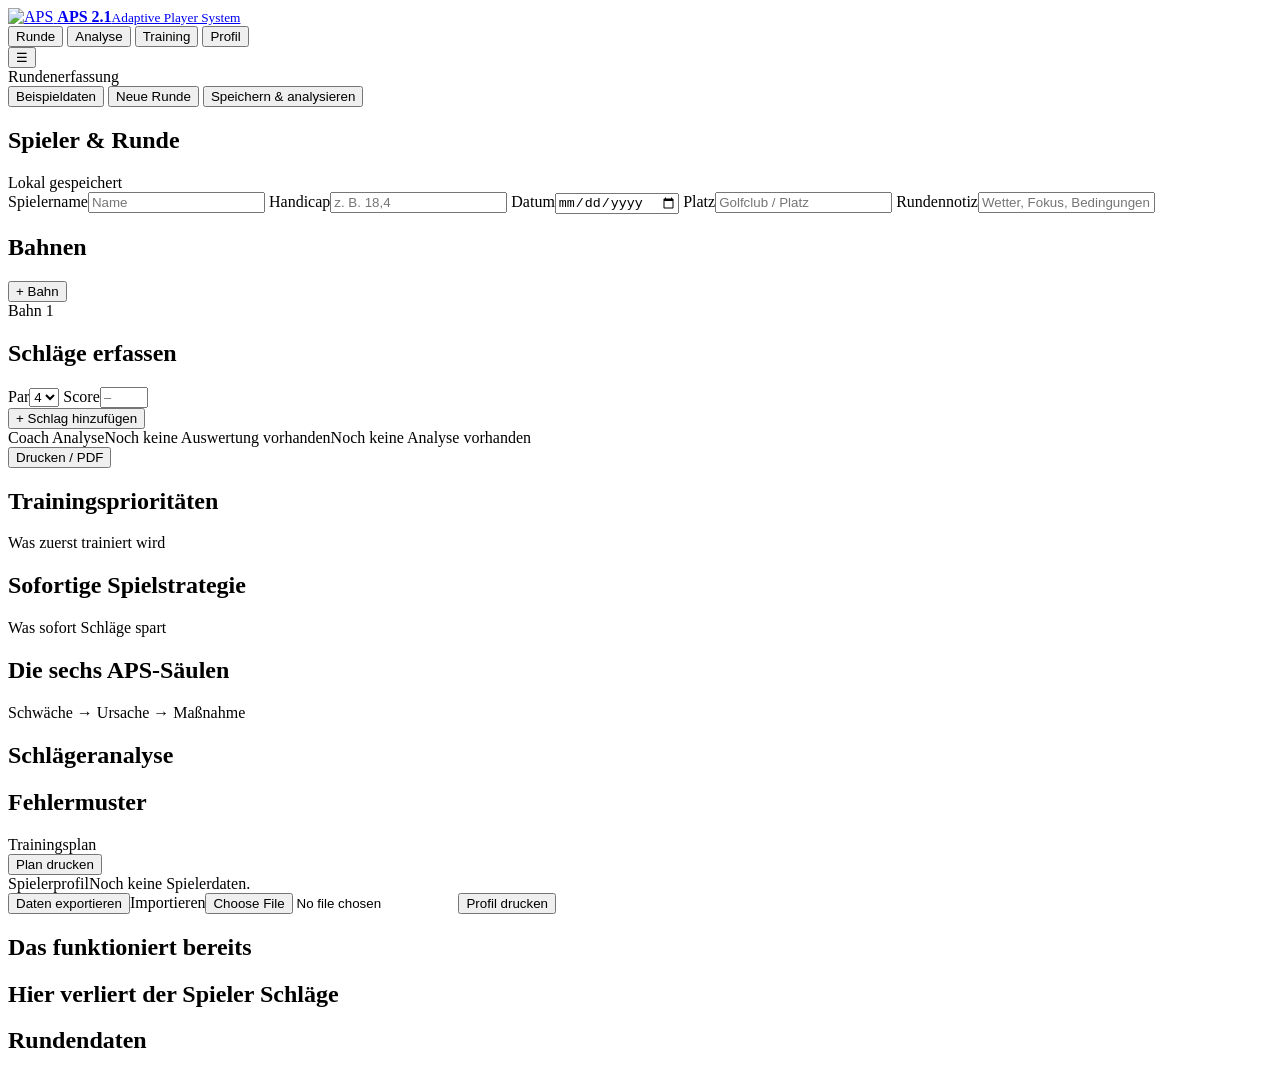
==== index.html @ 8c618afc "Add files via upload" ====
<!doctype html>
<html lang="de">
<head>
  <meta charset="utf-8">
  <meta name="viewport" content="width=device-width, initial-scale=1, viewport-fit=cover">
  <meta name="theme-color" content="#13261d">
  <title>APS 2.1 · Coaching System</title>
  <link rel="manifest" href="manifest.webmanifest">
  <link rel="stylesheet" href="css/app.css">
</head>
<body>
<header class="app-header">
  <a class="brand" href="#entry" aria-label="APS Startseite">
    <img src="assets/aps-logo.png" alt="APS">
    <span><strong>APS 2.1</strong><small>Adaptive Player System</small></span>
  </a>
  <nav class="main-nav" aria-label="Hauptnavigation">
    <button class="nav-btn active" data-view="entry">Runde</button>
    <button class="nav-btn" data-view="analysis">Analyse</button>
    <button class="nav-btn" data-view="training">Training</button>
    <button class="nav-btn" data-view="profile">Profil</button>
  </nav>
  <button id="menuBtn" class="icon-btn mobile-only" aria-label="Navigation öffnen">☰</button>
</header>

<main class="app-shell">
<section id="entry" class="view active">
  <div class="view-bar">
    <div class="view-label"><span class="kicker">Rundenerfassung</span></div>
    <div class="toolbar">
      <button id="sampleBtn" class="btn ghost">Beispieldaten</button>
      <button id="newRoundBtn" class="btn ghost">Neue Runde</button>
      <button id="analyseBtn" class="btn primary">Speichern & analysieren</button>
    </div>
  </div>

  <div class="card round-meta">
    <div class="card-title"><h2>Spieler & Runde</h2><span id="saveState" class="status-pill">Lokal gespeichert</span></div>
    <div class="form-grid cols-5">
      <label>Spielername<input id="playerName" autocomplete="name" placeholder="Name"></label>
      <label>Handicap<input id="handicap" inputmode="decimal" type="number" step="0.1" placeholder="z. B. 18,4"></label>
      <label>Datum<input id="roundDate" type="date"></label>
      <label>Platz<input id="course" placeholder="Golfclub / Platz"></label>
      <label>Rundennotiz<input id="roundNote" placeholder="Wetter, Fokus, Bedingungen"></label>
    </div>
  </div>

  <div class="round-layout">
    <aside class="card hole-panel">
      <div class="card-title"><h2>Bahnen</h2><button id="addHoleBtn" class="mini-btn">+ Bahn</button></div>
      <div id="holeList" class="hole-list"></div>
      <div class="round-totals" id="roundTotals"></div>
    </aside>

    <div class="card capture-panel">
      <div class="capture-head">
        <div><span class="kicker" id="holeKicker">Bahn 1</span><h2 id="holeTitle">Schläge erfassen</h2></div>
        <div class="hole-fields">
          <label>Par<select id="holePar"><option>3</option><option selected>4</option><option>5</option></select></label>
          <label>Score<input id="holeScore" type="number" min="1" max="20" placeholder="–"></label>
        </div>
      </div>
      <div id="shotList" class="shot-list"></div>
      <button id="addShotBtn" class="btn add">+ Schlag hinzufügen</button>
    </div>
  </div>
</section>

<section id="analysis" class="view">
  <div class="view-bar"><div class="view-label"><span class="kicker">Coach Analyse</span><span id="analysisSubline" class="view-meta">Noch keine Auswertung vorhanden</span><span id="analysisHeadline" class="sr-only">Noch keine Analyse vorhanden</span></div><div class="toolbar"><button class="btn ghost print-btn">Drucken / PDF</button></div></div>
  <div id="summaryHero" class="coach-hero"></div>
  <div class="metric-grid" id="metricGrid"></div>
  <div class="content-grid two">
    <article class="card"><div class="card-title"><h2>Trainingsprioritäten</h2><span class="hint">Was zuerst trainiert wird</span></div><div id="priorityList"></div></article>
    <article class="card"><div class="card-title"><h2>Sofortige Spielstrategie</h2><span class="hint">Was sofort Schläge spart</span></div><div id="strategyList"></div></article>
  </div>
  <article class="card"><div class="card-title"><h2>Die sechs APS-Säulen</h2><span class="hint">Schwäche → Ursache → Maßnahme</span></div><div id="pillarGrid" class="pillar-grid"></div></article>
  <div class="content-grid two">
    <article class="card"><h2>Schlägeranalyse</h2><div id="clubTable"></div></article>
    <article class="card"><h2>Fehlermuster</h2><div id="patternList"></div></article>
  </div>
</section>

<section id="training" class="view">
  <div class="view-bar"><div class="view-label"><span class="kicker">Trainingsplan</span></div><div class="toolbar"><button class="btn ghost print-btn">Plan drucken</button></div></div>
  <div id="trainingPlan" class="training-plan"></div>
</section>

<section id="profile" class="view">
  <div class="view-bar"><div class="view-label"><span class="kicker" id="profileName">Spielerprofil</span><span id="profileMeta" class="view-meta">Noch keine Spielerdaten.</span></div><div class="toolbar"><button id="exportBtn" class="btn ghost">Daten exportieren</button><label class="btn ghost file-btn">Importieren<input id="importInput" type="file" accept="application/json"></label><button class="btn ghost print-btn">Profil drucken</button></div></div>
  <div id="profileMetrics" class="metric-grid"></div>
  <div class="content-grid two"><article class="card"><h2>Das funktioniert bereits</h2><div id="strengthList"></div></article><article class="card"><h2>Hier verliert der Spieler Schläge</h2><div id="weaknessList"></div></article></div>
  <article class="card"><h2>Rundendaten</h2><div id="roundArchive"></div></article>
</section>
</main>

<template id="shotTemplate">
  <article class="shot-card">
    <div class="shot-top"><span class="shot-number"></span><button class="delete-shot" aria-label="Schlag löschen">×</button></div>
    <div class="form-grid shot-grid">
      <label>Schlagart<select data-field="type"></select></label>
      <label class="subtype-field hidden">Unterart<select data-field="subtype"></select></label>
      <label>Schläger<select data-field="club"></select></label>
      <label class="contact-field">Ballkontakt<select data-field="contact"></select></label>
      <label class="putt-distance-field hidden">Ausgangsdistanz<select data-field="puttStart"></select></label>
      <label>Richtung<select data-field="direction"></select></label>
      <label><span class="distance-label">Distanz</span><select data-field="distance"></select></label>
      <label class="lie-field">Neue Lage<select data-field="lie"></select></label>
      <label class="rest-field hidden">Restdistanz<select data-field="rest"></select></label>
      <label>Strafschläge<select data-field="penalties"></select></label>
      <label class="penalty-reason hidden">Ursache<select data-field="penaltyReason"></select></label>
    </div>
  </article>
</template>

<div id="toast" class="toast" role="status" aria-live="polite"></div>
<script src="js/app.bundle.js" defer></script>
</body>
</html>
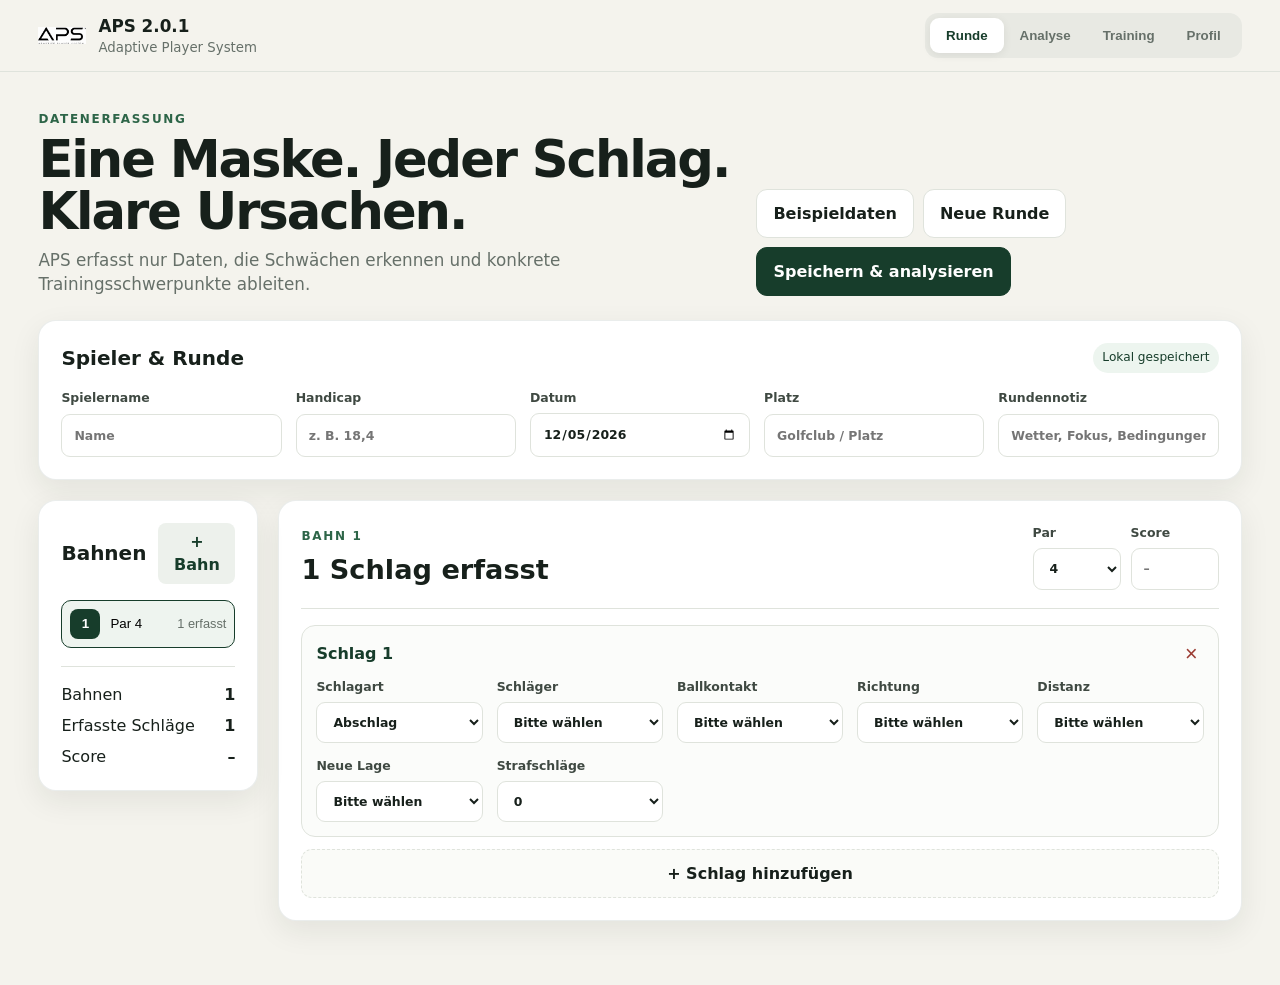
==== commit 1a165c7c: "Add files via upload" ====
--- a/index.html
+++ b/index.html
@@ -4,7 +4,7 @@
   <meta charset="utf-8">
   <meta name="viewport" content="width=device-width, initial-scale=1, viewport-fit=cover">
   <meta name="theme-color" content="#13261d">
-  <title>APS 2.1 · Coaching System</title>
+  <title>APS 2.0.1 · Coaching System</title>
   <link rel="manifest" href="manifest.webmanifest">
   <link rel="stylesheet" href="css/app.css">
 </head>
@@ -12,7 +12,7 @@
 <header class="app-header">
   <a class="brand" href="#entry" aria-label="APS Startseite">
     <img src="assets/aps-logo.png" alt="APS">
-    <span><strong>APS 2.1</strong><small>Adaptive Player System</small></span>
+    <span><strong>APS 2.0.1</strong><small>Adaptive Player System</small></span>
   </a>
   <nav class="main-nav" aria-label="Hauptnavigation">
     <button class="nav-btn active" data-view="entry">Runde</button>
@@ -25,8 +25,8 @@
 
 <main class="app-shell">
 <section id="entry" class="view active">
-  <div class="view-bar">
-    <div class="view-label"><span class="kicker">Rundenerfassung</span></div>
+  <div class="page-intro">
+    <div><span class="kicker">Datenerfassung</span><h1>Eine Maske. Jeder Schlag. Klare Ursachen.</h1><p>APS erfasst nur Daten, die Schwächen erkennen und konkrete Trainingsschwerpunkte ableiten.</p></div>
     <div class="toolbar">
       <button id="sampleBtn" class="btn ghost">Beispieldaten</button>
       <button id="newRoundBtn" class="btn ghost">Neue Runde</button>
@@ -67,7 +67,7 @@
 </section>
 
 <section id="analysis" class="view">
-  <div class="view-bar"><div class="view-label"><span class="kicker">Coach Analyse</span><span id="analysisSubline" class="view-meta">Noch keine Auswertung vorhanden</span><span id="analysisHeadline" class="sr-only">Noch keine Analyse vorhanden</span></div><div class="toolbar"><button class="btn ghost print-btn">Drucken / PDF</button></div></div>
+  <div class="page-intro"><div><span class="kicker">Coach Analyse</span><h1 id="analysisHeadline">Noch keine Analyse vorhanden</h1><p id="analysisSubline">Nach der Erfassung priorisiert APS Schwächen nach Häufigkeit und Score-Auswirkung.</p></div><div class="toolbar"><button class="btn ghost print-btn">Drucken / PDF</button></div></div>
   <div id="summaryHero" class="coach-hero"></div>
   <div class="metric-grid" id="metricGrid"></div>
   <div class="content-grid two">
@@ -82,12 +82,12 @@
 </section>
 
 <section id="training" class="view">
-  <div class="view-bar"><div class="view-label"><span class="kicker">Trainingsplan</span></div><div class="toolbar"><button class="btn ghost print-btn">Plan drucken</button></div></div>
+  <div class="page-intro"><div><span class="kicker">Trainingssteuerung</span><h1>Aus Analyse wird Training</h1><p>Die wichtigsten Ursachen werden in Übungen, Zeitblöcke und messbare Ziele übersetzt.</p></div><div class="toolbar"><button class="btn ghost print-btn">Plan drucken</button></div></div>
   <div id="trainingPlan" class="training-plan"></div>
 </section>
 
 <section id="profile" class="view">
-  <div class="view-bar"><div class="view-label"><span class="kicker" id="profileName">Spielerprofil</span><span id="profileMeta" class="view-meta">Noch keine Spielerdaten.</span></div><div class="toolbar"><button id="exportBtn" class="btn ghost">Daten exportieren</button><label class="btn ghost file-btn">Importieren<input id="importInput" type="file" accept="application/json"></label><button class="btn ghost print-btn">Profil drucken</button></div></div>
+  <div class="page-intro"><div><span class="kicker">Spielerprofil</span><h1 id="profileName">APS Player Profile</h1><p id="profileMeta">Entwicklung über die gespeicherten Rundendaten.</p></div><div class="toolbar"><button id="exportBtn" class="btn ghost">Daten exportieren</button><label class="btn ghost file-btn">Importieren<input id="importInput" type="file" accept="application/json"></label><button class="btn ghost print-btn">Profil drucken</button></div></div>
   <div id="profileMetrics" class="metric-grid"></div>
   <div class="content-grid two"><article class="card"><h2>Das funktioniert bereits</h2><div id="strengthList"></div></article><article class="card"><h2>Hier verliert der Spieler Schläge</h2><div id="weaknessList"></div></article></div>
   <article class="card"><h2>Rundendaten</h2><div id="roundArchive"></div></article>
--- a/css/app.css
+++ b/css/app.css
@@ -0,0 +1 @@
+:root{--ink:#17201b;--muted:#667069;--paper:#f4f3ed;--card:#fff;--green:#173d2b;--green2:#2d6548;--lime:#c8df55;--line:#dfe3dc;--danger:#9b3b32;--shadow:0 10px 30px rgba(22,42,31,.08);--radius:18px}*{box-sizing:border-box}html{scroll-behavior:smooth}body{margin:0;font-family:Inter,ui-sans-serif,system-ui,-apple-system,BlinkMacSystemFont,"Segoe UI",sans-serif;background:var(--paper);color:var(--ink);line-height:1.45}.app-header{position:sticky;top:0;z-index:20;min-height:72px;padding:10px 3vw;display:flex;align-items:center;justify-content:space-between;background:rgba(244,243,237,.94);backdrop-filter:blur(14px);border-bottom:1px solid var(--line)}.brand{display:flex;gap:12px;align-items:center;text-decoration:none;color:inherit}.brand img{width:48px;height:48px;object-fit:contain;border-radius:10px}.brand span{display:grid}.brand strong{font-size:1.05rem}.brand small{color:var(--muted)}.main-nav{display:flex;background:#e8e9e3;padding:5px;border-radius:13px}.nav-btn{border:0;background:transparent;padding:10px 16px;border-radius:9px;font-weight:700;color:var(--muted);cursor:pointer}.nav-btn.active{background:var(--card);color:var(--green);box-shadow:0 2px 10px rgba(0,0,0,.07)}.app-shell{max-width:1500px;margin:auto;padding:34px 3vw 64px}.view{display:none}.view.active{display:block}.page-intro{display:flex;justify-content:space-between;align-items:flex-end;gap:24px;margin-bottom:24px}.page-intro h1{font-size:clamp(2rem,4vw,3.7rem);line-height:1.02;max-width:820px;margin:4px 0 10px;letter-spacing:-.04em}.page-intro p{margin:0;color:var(--muted);max-width:800px;font-size:1.05rem}.kicker{text-transform:uppercase;letter-spacing:.14em;font-size:.75rem;font-weight:800;color:var(--green2)}.toolbar{display:flex;gap:9px;flex-wrap:wrap}.btn,.mini-btn,.icon-btn{font:inherit;cursor:pointer}.btn{border:1px solid var(--line);padding:12px 16px;border-radius:11px;font-weight:750;background:#fff;color:var(--ink)}.btn.primary{background:var(--green);border-color:var(--green);color:#fff}.btn.ghost:hover{border-color:var(--green2)}.btn.add{width:100%;border-style:dashed;background:#fafbf8;margin-top:12px}.card{background:var(--card);border:1px solid rgba(23,61,43,.09);box-shadow:var(--shadow);border-radius:var(--radius);padding:22px}.card h2{margin:0 0 16px;font-size:1.25rem}.card-title{display:flex;align-items:center;justify-content:space-between;gap:12px;margin-bottom:16px}.card-title h2{margin:0}.hint{color:var(--muted);font-size:.86rem}.status-pill{font-size:.76rem;background:#edf5ef;color:var(--green);padding:6px 9px;border-radius:99px}.form-grid{display:grid;gap:14px}.cols-5{grid-template-columns:repeat(5,minmax(0,1fr))}label{display:grid;gap:6px;font-size:.78rem;font-weight:800;color:#3f4942}input,select{min-width:0;width:100%;padding:11px 12px;border:1px solid var(--line);border-radius:9px;background:#fff;color:var(--ink);font:inherit}input:focus,select:focus{outline:3px solid rgba(200,223,85,.35);border-color:var(--green2)}.round-layout{display:grid;grid-template-columns:220px 1fr;gap:20px;margin-top:20px}.hole-panel{align-self:start;position:sticky;top:94px}.mini-btn{border:0;background:#edf1ec;color:var(--green);font-weight:800;padding:7px 9px;border-radius:8px}.hole-list{display:grid;gap:7px}.hole-btn{display:grid;grid-template-columns:32px 1fr auto;align-items:center;gap:8px;border:1px solid var(--line);background:#fff;border-radius:10px;padding:8px;cursor:pointer;text-align:left}.hole-btn.active{border-color:var(--green);background:#eef4ef}.hole-index{display:grid;place-items:center;width:30px;height:30px;border-radius:8px;background:#edf0eb;font-weight:850}.hole-btn.active .hole-index{background:var(--green);color:#fff}.hole-score{font-size:.8rem;color:var(--muted)}.round-totals{margin-top:18px;padding-top:16px;border-top:1px solid var(--line);display:grid;gap:8px}.total-line{display:flex;justify-content:space-between}.capture-head{display:flex;justify-content:space-between;align-items:flex-end;gap:15px;padding-bottom:18px;border-bottom:1px solid var(--line)}.capture-head h2{font-size:1.7rem;margin:4px 0 0}.hole-fields{display:flex;gap:10px}.hole-fields label{width:88px}.shot-list{display:grid;gap:12px;margin-top:16px}.shot-card{position:relative;border:1px solid var(--line);border-radius:14px;padding:14px;background:#fbfcfa}.shot-top{display:flex;justify-content:space-between;align-items:center;margin-bottom:10px}.shot-number{font-weight:850;color:var(--green)}.delete-shot{border:0;background:transparent;color:var(--danger);font-size:1.35rem;cursor:pointer}.shot-grid{grid-template-columns:repeat(5,minmax(120px,1fr))}.hidden{display:none!important}.coach-hero{background:linear-gradient(125deg,#143526,#24533b);color:#fff;border-radius:24px;padding:30px;margin-bottom:20px;min-height:180px}.coach-hero h2{font-size:clamp(1.6rem,3vw,2.8rem);margin:4px 0 12px;max-width:900px}.coach-hero p{color:#dce7df;max-width:850px}.empty-state{color:var(--muted);padding:22px 0}.metric-grid{display:grid;grid-template-columns:repeat(4,1fr);gap:14px;margin:20px 0}.metric{background:#fff;border:1px solid var(--line);border-radius:15px;padding:18px}.metric strong{display:block;font-size:1.8rem;color:var(--green)}.metric span{font-size:.82rem;color:var(--muted)}.content-grid{display:grid;gap:20px;margin:20px 0}.content-grid.two{grid-template-columns:1fr 1fr}.priority{border-left:4px solid var(--lime);padding:14px 0 14px 16px;border-bottom:1px solid var(--line)}.priority:last-child{border-bottom:0}.priority h3{margin:0 0 5px}.priority p{margin:4px 0;color:var(--muted)}.priority .evidence{color:var(--ink);font-weight:700}.rank{display:inline-grid;place-items:center;width:25px;height:25px;border-radius:50%;background:var(--green);color:#fff;font-size:.75rem;margin-right:8px}.pillar-grid{display:grid;grid-template-columns:repeat(3,1fr);gap:12px}.pillar{border:1px solid var(--line);border-radius:14px;padding:15px}.pillar-head{display:flex;justify-content:space-between;gap:8px}.pillar-score{font-weight:850}.bar{height:8px;background:#e9ece7;border-radius:99px;overflow:hidden;margin:10px 0}.bar span{display:block;height:100%;background:var(--green2);border-radius:99px}.pillar p{font-size:.86rem;color:var(--muted);margin:5px 0}.data-table{width:100%;border-collapse:collapse;font-size:.9rem}.data-table th,.data-table td{text-align:left;padding:10px 8px;border-bottom:1px solid var(--line)}.data-table th{font-size:.74rem;text-transform:uppercase;letter-spacing:.06em;color:var(--muted)}.tag{display:inline-block;padding:4px 8px;border-radius:99px;background:#edf1ec;font-size:.75rem;font-weight:750}.training-plan{display:grid;grid-template-columns:repeat(3,1fr);gap:18px}.training-card{background:#fff;border:1px solid var(--line);border-radius:18px;padding:22px;box-shadow:var(--shadow)}.training-card .minutes{font-size:2.1rem;font-weight:900;color:var(--green)}.training-card h2{margin:4px 0 10px}.training-card p{color:var(--muted)}.training-card ul{padding-left:18px}.file-btn input{display:none}.toast{position:fixed;right:20px;bottom:20px;background:var(--ink);color:#fff;padding:12px 16px;border-radius:10px;opacity:0;transform:translateY(10px);pointer-events:none;transition:.2s;z-index:50}.toast.show{opacity:1;transform:none}.mobile-only{display:none}@media(max-width:1100px){.cols-5{grid-template-columns:repeat(3,1fr)}.shot-grid{grid-template-columns:repeat(3,1fr)}.pillar-grid{grid-template-columns:repeat(2,1fr)}}@media(max-width:760px){.app-header{align-items:center}.brand small{display:none}.main-nav{display:none;position:absolute;left:3vw;right:3vw;top:68px;flex-direction:column;padding:8px;box-shadow:var(--shadow)}.main-nav.open{display:flex}.mobile-only{display:block}.icon-btn{border:0;background:#e8e9e3;border-radius:10px;padding:10px}.app-shell{padding-top:22px}.page-intro{align-items:flex-start;flex-direction:column}.page-intro h1{font-size:2.35rem}.cols-5,.shot-grid,.metric-grid,.content-grid.two,.pillar-grid,.training-plan{grid-template-columns:1fr 1fr}.round-layout{grid-template-columns:1fr}.hole-panel{position:static}.hole-list{grid-template-columns:repeat(6,1fr)}.hole-btn{display:block;text-align:center}.hole-btn>span:not(.hole-index){display:none}.hole-index{margin:auto}.capture-head{align-items:flex-start}.card{padding:16px}}@media(max-width:520px){.cols-5,.shot-grid,.metric-grid,.content-grid.two,.pillar-grid,.training-plan{grid-template-columns:1fr}.hole-list{grid-template-columns:repeat(5,1fr)}.toolbar{width:100%}.toolbar .btn{flex:1}.capture-head{flex-direction:column}.hole-fields{width:100%}.hole-fields label{width:auto;flex:1}}@media print{.app-header,.toolbar,.hole-panel,.no-print,.print-btn{display:none!important}.app-shell{padding:0}.view{display:none!important}.view.active{display:block!important}.card,.coach-hero,.metric,.training-card{box-shadow:none;break-inside:avoid}.page-intro h1{font-size:2rem}body{background:#fff}}
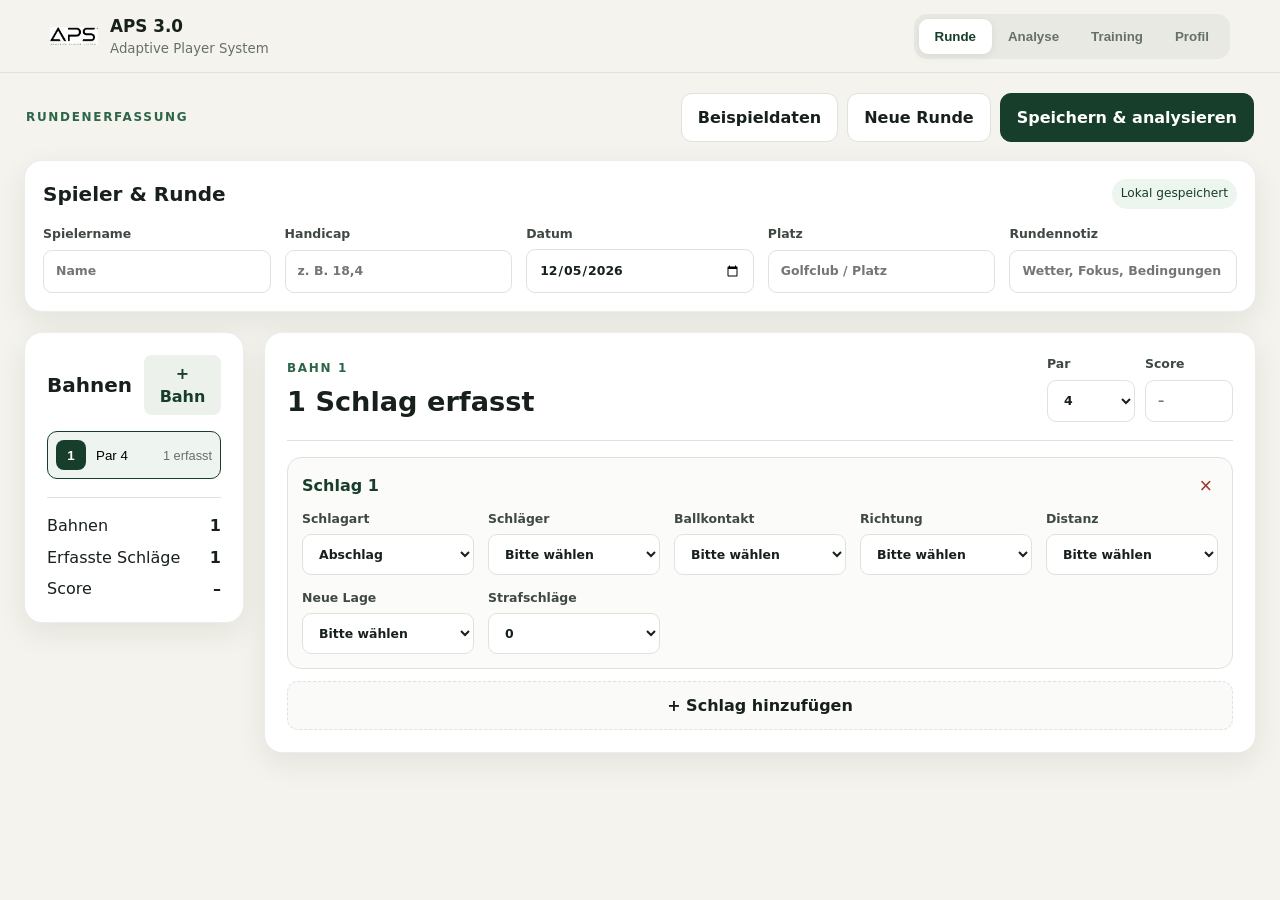
==== commit c2d0d7e8: "APS 3.0 - Erste stabile Version" ====
--- a/index.html
+++ b/index.html
@@ -4,15 +4,16 @@
   <meta charset="utf-8">
   <meta name="viewport" content="width=device-width, initial-scale=1, viewport-fit=cover">
   <meta name="theme-color" content="#13261d">
-  <title>APS 2.0.1 · Coaching System</title>
+  <title>APS 3.0 · Coaching System</title>
   <link rel="manifest" href="manifest.webmanifest">
   <link rel="stylesheet" href="css/app.css">
 </head>
 <body>
 <header class="app-header">
+  <div class="header-inner">
   <a class="brand" href="#entry" aria-label="APS Startseite">
     <img src="assets/aps-logo.png" alt="APS">
-    <span><strong>APS 2.0.1</strong><small>Adaptive Player System</small></span>
+    <span><strong>APS 3.0</strong><small>Adaptive Player System</small></span>
   </a>
   <nav class="main-nav" aria-label="Hauptnavigation">
     <button class="nav-btn active" data-view="entry">Runde</button>
@@ -21,12 +22,13 @@
     <button class="nav-btn" data-view="profile">Profil</button>
   </nav>
   <button id="menuBtn" class="icon-btn mobile-only" aria-label="Navigation öffnen">☰</button>
+  </div>
 </header>
 
 <main class="app-shell">
 <section id="entry" class="view active">
-  <div class="page-intro">
-    <div><span class="kicker">Datenerfassung</span><h1>Eine Maske. Jeder Schlag. Klare Ursachen.</h1><p>APS erfasst nur Daten, die Schwächen erkennen und konkrete Trainingsschwerpunkte ableiten.</p></div>
+  <div class="view-bar">
+    <div class="view-label"><span class="kicker">Rundenerfassung</span></div>
     <div class="toolbar">
       <button id="sampleBtn" class="btn ghost">Beispieldaten</button>
       <button id="newRoundBtn" class="btn ghost">Neue Runde</button>
@@ -67,7 +69,7 @@
 </section>
 
 <section id="analysis" class="view">
-  <div class="page-intro"><div><span class="kicker">Coach Analyse</span><h1 id="analysisHeadline">Noch keine Analyse vorhanden</h1><p id="analysisSubline">Nach der Erfassung priorisiert APS Schwächen nach Häufigkeit und Score-Auswirkung.</p></div><div class="toolbar"><button class="btn ghost print-btn">Drucken / PDF</button></div></div>
+  <div class="view-bar"><div class="view-label"><span class="kicker">Coach Analyse</span><span id="analysisSubline" class="view-meta">Noch keine Auswertung vorhanden</span><span id="analysisHeadline" class="sr-only">Noch keine Analyse vorhanden</span></div><div class="toolbar"><button class="btn ghost print-btn">Drucken / PDF</button></div></div>
   <div id="summaryHero" class="coach-hero"></div>
   <div class="metric-grid" id="metricGrid"></div>
   <div class="content-grid two">
@@ -82,12 +84,12 @@
 </section>
 
 <section id="training" class="view">
-  <div class="page-intro"><div><span class="kicker">Trainingssteuerung</span><h1>Aus Analyse wird Training</h1><p>Die wichtigsten Ursachen werden in Übungen, Zeitblöcke und messbare Ziele übersetzt.</p></div><div class="toolbar"><button class="btn ghost print-btn">Plan drucken</button></div></div>
+  <div class="view-bar"><div class="view-label"><span class="kicker">Trainingsplan</span></div><div class="toolbar"><button class="btn ghost print-btn">Plan drucken</button></div></div>
   <div id="trainingPlan" class="training-plan"></div>
 </section>
 
 <section id="profile" class="view">
-  <div class="page-intro"><div><span class="kicker">Spielerprofil</span><h1 id="profileName">APS Player Profile</h1><p id="profileMeta">Entwicklung über die gespeicherten Rundendaten.</p></div><div class="toolbar"><button id="exportBtn" class="btn ghost">Daten exportieren</button><label class="btn ghost file-btn">Importieren<input id="importInput" type="file" accept="application/json"></label><button class="btn ghost print-btn">Profil drucken</button></div></div>
+  <div class="view-bar"><div class="view-label"><span class="kicker" id="profileName">Spielerprofil</span><span id="profileMeta" class="view-meta">Noch keine Spielerdaten.</span></div><div class="toolbar"><button id="exportBtn" class="btn ghost">Daten exportieren</button><label class="btn ghost file-btn">Importieren<input id="importInput" type="file" accept="application/json"></label><button class="btn ghost print-btn">Profil drucken</button></div></div>
   <div id="profileMetrics" class="metric-grid"></div>
   <div class="content-grid two"><article class="card"><h2>Das funktioniert bereits</h2><div id="strengthList"></div></article><article class="card"><h2>Hier verliert der Spieler Schläge</h2><div id="weaknessList"></div></article></div>
   <article class="card"><h2>Rundendaten</h2><div id="roundArchive"></div></article>
@@ -114,6 +116,6 @@
 </template>
 
 <div id="toast" class="toast" role="status" aria-live="polite"></div>
-<script src="js/app.bundle.js" defer></script>
+<script src="js/app.js" defer></script>
 </body>
 </html>
--- a/css/app.css
+++ b/css/app.css
@@ -1 +1,18 @@
-:root{--ink:#17201b;--muted:#667069;--paper:#f4f3ed;--card:#fff;--green:#173d2b;--green2:#2d6548;--lime:#c8df55;--line:#dfe3dc;--danger:#9b3b32;--shadow:0 10px 30px rgba(22,42,31,.08);--radius:18px}*{box-sizing:border-box}html{scroll-behavior:smooth}body{margin:0;font-family:Inter,ui-sans-serif,system-ui,-apple-system,BlinkMacSystemFont,"Segoe UI",sans-serif;background:var(--paper);color:var(--ink);line-height:1.45}.app-header{position:sticky;top:0;z-index:20;min-height:72px;padding:10px 3vw;display:flex;align-items:center;justify-content:space-between;background:rgba(244,243,237,.94);backdrop-filter:blur(14px);border-bottom:1px solid var(--line)}.brand{display:flex;gap:12px;align-items:center;text-decoration:none;color:inherit}.brand img{width:48px;height:48px;object-fit:contain;border-radius:10px}.brand span{display:grid}.brand strong{font-size:1.05rem}.brand small{color:var(--muted)}.main-nav{display:flex;background:#e8e9e3;padding:5px;border-radius:13px}.nav-btn{border:0;background:transparent;padding:10px 16px;border-radius:9px;font-weight:700;color:var(--muted);cursor:pointer}.nav-btn.active{background:var(--card);color:var(--green);box-shadow:0 2px 10px rgba(0,0,0,.07)}.app-shell{max-width:1500px;margin:auto;padding:34px 3vw 64px}.view{display:none}.view.active{display:block}.page-intro{display:flex;justify-content:space-between;align-items:flex-end;gap:24px;margin-bottom:24px}.page-intro h1{font-size:clamp(2rem,4vw,3.7rem);line-height:1.02;max-width:820px;margin:4px 0 10px;letter-spacing:-.04em}.page-intro p{margin:0;color:var(--muted);max-width:800px;font-size:1.05rem}.kicker{text-transform:uppercase;letter-spacing:.14em;font-size:.75rem;font-weight:800;color:var(--green2)}.toolbar{display:flex;gap:9px;flex-wrap:wrap}.btn,.mini-btn,.icon-btn{font:inherit;cursor:pointer}.btn{border:1px solid var(--line);padding:12px 16px;border-radius:11px;font-weight:750;background:#fff;color:var(--ink)}.btn.primary{background:var(--green);border-color:var(--green);color:#fff}.btn.ghost:hover{border-color:var(--green2)}.btn.add{width:100%;border-style:dashed;background:#fafbf8;margin-top:12px}.card{background:var(--card);border:1px solid rgba(23,61,43,.09);box-shadow:var(--shadow);border-radius:var(--radius);padding:22px}.card h2{margin:0 0 16px;font-size:1.25rem}.card-title{display:flex;align-items:center;justify-content:space-between;gap:12px;margin-bottom:16px}.card-title h2{margin:0}.hint{color:var(--muted);font-size:.86rem}.status-pill{font-size:.76rem;background:#edf5ef;color:var(--green);padding:6px 9px;border-radius:99px}.form-grid{display:grid;gap:14px}.cols-5{grid-template-columns:repeat(5,minmax(0,1fr))}label{display:grid;gap:6px;font-size:.78rem;font-weight:800;color:#3f4942}input,select{min-width:0;width:100%;padding:11px 12px;border:1px solid var(--line);border-radius:9px;background:#fff;color:var(--ink);font:inherit}input:focus,select:focus{outline:3px solid rgba(200,223,85,.35);border-color:var(--green2)}.round-layout{display:grid;grid-template-columns:220px 1fr;gap:20px;margin-top:20px}.hole-panel{align-self:start;position:sticky;top:94px}.mini-btn{border:0;background:#edf1ec;color:var(--green);font-weight:800;padding:7px 9px;border-radius:8px}.hole-list{display:grid;gap:7px}.hole-btn{display:grid;grid-template-columns:32px 1fr auto;align-items:center;gap:8px;border:1px solid var(--line);background:#fff;border-radius:10px;padding:8px;cursor:pointer;text-align:left}.hole-btn.active{border-color:var(--green);background:#eef4ef}.hole-index{display:grid;place-items:center;width:30px;height:30px;border-radius:8px;background:#edf0eb;font-weight:850}.hole-btn.active .hole-index{background:var(--green);color:#fff}.hole-score{font-size:.8rem;color:var(--muted)}.round-totals{margin-top:18px;padding-top:16px;border-top:1px solid var(--line);display:grid;gap:8px}.total-line{display:flex;justify-content:space-between}.capture-head{display:flex;justify-content:space-between;align-items:flex-end;gap:15px;padding-bottom:18px;border-bottom:1px solid var(--line)}.capture-head h2{font-size:1.7rem;margin:4px 0 0}.hole-fields{display:flex;gap:10px}.hole-fields label{width:88px}.shot-list{display:grid;gap:12px;margin-top:16px}.shot-card{position:relative;border:1px solid var(--line);border-radius:14px;padding:14px;background:#fbfcfa}.shot-top{display:flex;justify-content:space-between;align-items:center;margin-bottom:10px}.shot-number{font-weight:850;color:var(--green)}.delete-shot{border:0;background:transparent;color:var(--danger);font-size:1.35rem;cursor:pointer}.shot-grid{grid-template-columns:repeat(5,minmax(120px,1fr))}.hidden{display:none!important}.coach-hero{background:linear-gradient(125deg,#143526,#24533b);color:#fff;border-radius:24px;padding:30px;margin-bottom:20px;min-height:180px}.coach-hero h2{font-size:clamp(1.6rem,3vw,2.8rem);margin:4px 0 12px;max-width:900px}.coach-hero p{color:#dce7df;max-width:850px}.empty-state{color:var(--muted);padding:22px 0}.metric-grid{display:grid;grid-template-columns:repeat(4,1fr);gap:14px;margin:20px 0}.metric{background:#fff;border:1px solid var(--line);border-radius:15px;padding:18px}.metric strong{display:block;font-size:1.8rem;color:var(--green)}.metric span{font-size:.82rem;color:var(--muted)}.content-grid{display:grid;gap:20px;margin:20px 0}.content-grid.two{grid-template-columns:1fr 1fr}.priority{border-left:4px solid var(--lime);padding:14px 0 14px 16px;border-bottom:1px solid var(--line)}.priority:last-child{border-bottom:0}.priority h3{margin:0 0 5px}.priority p{margin:4px 0;color:var(--muted)}.priority .evidence{color:var(--ink);font-weight:700}.rank{display:inline-grid;place-items:center;width:25px;height:25px;border-radius:50%;background:var(--green);color:#fff;font-size:.75rem;margin-right:8px}.pillar-grid{display:grid;grid-template-columns:repeat(3,1fr);gap:12px}.pillar{border:1px solid var(--line);border-radius:14px;padding:15px}.pillar-head{display:flex;justify-content:space-between;gap:8px}.pillar-score{font-weight:850}.bar{height:8px;background:#e9ece7;border-radius:99px;overflow:hidden;margin:10px 0}.bar span{display:block;height:100%;background:var(--green2);border-radius:99px}.pillar p{font-size:.86rem;color:var(--muted);margin:5px 0}.data-table{width:100%;border-collapse:collapse;font-size:.9rem}.data-table th,.data-table td{text-align:left;padding:10px 8px;border-bottom:1px solid var(--line)}.data-table th{font-size:.74rem;text-transform:uppercase;letter-spacing:.06em;color:var(--muted)}.tag{display:inline-block;padding:4px 8px;border-radius:99px;background:#edf1ec;font-size:.75rem;font-weight:750}.training-plan{display:grid;grid-template-columns:repeat(3,1fr);gap:18px}.training-card{background:#fff;border:1px solid var(--line);border-radius:18px;padding:22px;box-shadow:var(--shadow)}.training-card .minutes{font-size:2.1rem;font-weight:900;color:var(--green)}.training-card h2{margin:4px 0 10px}.training-card p{color:var(--muted)}.training-card ul{padding-left:18px}.file-btn input{display:none}.toast{position:fixed;right:20px;bottom:20px;background:var(--ink);color:#fff;padding:12px 16px;border-radius:10px;opacity:0;transform:translateY(10px);pointer-events:none;transition:.2s;z-index:50}.toast.show{opacity:1;transform:none}.mobile-only{display:none}@media(max-width:1100px){.cols-5{grid-template-columns:repeat(3,1fr)}.shot-grid{grid-template-columns:repeat(3,1fr)}.pillar-grid{grid-template-columns:repeat(2,1fr)}}@media(max-width:760px){.app-header{align-items:center}.brand small{display:none}.main-nav{display:none;position:absolute;left:3vw;right:3vw;top:68px;flex-direction:column;padding:8px;box-shadow:var(--shadow)}.main-nav.open{display:flex}.mobile-only{display:block}.icon-btn{border:0;background:#e8e9e3;border-radius:10px;padding:10px}.app-shell{padding-top:22px}.page-intro{align-items:flex-start;flex-direction:column}.page-intro h1{font-size:2.35rem}.cols-5,.shot-grid,.metric-grid,.content-grid.two,.pillar-grid,.training-plan{grid-template-columns:1fr 1fr}.round-layout{grid-template-columns:1fr}.hole-panel{position:static}.hole-list{grid-template-columns:repeat(6,1fr)}.hole-btn{display:block;text-align:center}.hole-btn>span:not(.hole-index){display:none}.hole-index{margin:auto}.capture-head{align-items:flex-start}.card{padding:16px}}@media(max-width:520px){.cols-5,.shot-grid,.metric-grid,.content-grid.two,.pillar-grid,.training-plan{grid-template-columns:1fr}.hole-list{grid-template-columns:repeat(5,1fr)}.toolbar{width:100%}.toolbar .btn{flex:1}.capture-head{flex-direction:column}.hole-fields{width:100%}.hole-fields label{width:auto;flex:1}}@media print{.app-header,.toolbar,.hole-panel,.no-print,.print-btn{display:none!important}.app-shell{padding:0}.view{display:none!important}.view.active{display:block!important}.card,.coach-hero,.metric,.training-card{box-shadow:none;break-inside:avoid}.page-intro h1{font-size:2rem}body{background:#fff}}
+:root{--ink:#17201b;--muted:#667069;--paper:#f4f3ed;--card:#fff;--green:#173d2b;--green2:#2d6548;--lime:#c8df55;--line:#dfe3dc;--danger:#9b3b32;--shadow:0 10px 30px rgba(22,42,31,.08);--radius:18px}*{box-sizing:border-box}html{scroll-behavior:smooth}body{margin:0;font-family:Inter,ui-sans-serif,system-ui,-apple-system,BlinkMacSystemFont,"Segoe UI",sans-serif;background:var(--paper);color:var(--ink);line-height:1.45}.app-header{position:sticky;top:0;z-index:20;min-height:72px;padding:0 24px;background:rgba(244,243,237,.94);backdrop-filter:blur(14px);border-bottom:1px solid var(--line)}.header-inner{width:min(1180px,100%);min-height:72px;margin:0 auto;display:flex;align-items:center;justify-content:space-between;gap:32px}.brand{display:flex;gap:12px;align-items:center;text-decoration:none;color:inherit}.brand img{width:48px;height:48px;object-fit:contain;border-radius:10px}.brand span{display:grid}.brand strong{font-size:1.05rem}.brand small{color:var(--muted)}.main-nav{display:flex;background:#e8e9e3;padding:5px;border-radius:13px}.nav-btn{border:0;background:transparent;padding:10px 16px;border-radius:9px;font-weight:700;color:var(--muted);cursor:pointer}.nav-btn.active{background:var(--card);color:var(--green);box-shadow:0 2px 10px rgba(0,0,0,.07)}.app-shell{max-width:1280px;margin:auto;padding:28px 24px 64px}.view{display:none}.view.active{display:block}.page-intro{display:flex;justify-content:space-between;align-items:flex-end;gap:24px;margin-bottom:24px}.page-intro h1{font-size:clamp(2rem,4vw,3.7rem);line-height:1.02;max-width:820px;margin:4px 0 10px;letter-spacing:-.04em}.page-intro p{margin:0;color:var(--muted);max-width:800px;font-size:1.05rem}.kicker{text-transform:uppercase;letter-spacing:.14em;font-size:.75rem;font-weight:800;color:var(--green2)}.toolbar{display:flex;gap:9px;flex-wrap:wrap}.btn,.mini-btn,.icon-btn{font:inherit;cursor:pointer}.btn{border:1px solid var(--line);padding:12px 16px;border-radius:11px;font-weight:750;background:#fff;color:var(--ink)}.btn.primary{background:var(--green);border-color:var(--green);color:#fff}.btn.ghost:hover{border-color:var(--green2)}.btn.add{width:100%;border-style:dashed;background:#fafbf8;margin-top:12px}.card{background:var(--card);border:1px solid rgba(23,61,43,.09);box-shadow:var(--shadow);border-radius:var(--radius);padding:22px}.card h2{margin:0 0 16px;font-size:1.25rem}.card-title{display:flex;align-items:center;justify-content:space-between;gap:12px;margin-bottom:16px}.card-title h2{margin:0}.hint{color:var(--muted);font-size:.86rem}.status-pill{font-size:.76rem;background:#edf5ef;color:var(--green);padding:6px 9px;border-radius:99px}.form-grid{display:grid;gap:14px}.cols-5{grid-template-columns:repeat(5,minmax(0,1fr))}label{display:grid;gap:6px;font-size:.78rem;font-weight:800;color:#3f4942}input,select{min-width:0;width:100%;padding:11px 12px;border:1px solid var(--line);border-radius:9px;background:#fff;color:var(--ink);font:inherit}input:focus,select:focus{outline:3px solid rgba(200,223,85,.35);border-color:var(--green2)}.round-layout{display:grid;grid-template-columns:220px 1fr;gap:20px;margin-top:20px}.hole-panel{align-self:start;position:sticky;top:94px}.mini-btn{border:0;background:#edf1ec;color:var(--green);font-weight:800;padding:7px 9px;border-radius:8px}.hole-list{display:grid;gap:7px}.hole-btn{display:grid;grid-template-columns:32px 1fr auto;align-items:center;gap:8px;border:1px solid var(--line);background:#fff;border-radius:10px;padding:8px;cursor:pointer;text-align:left}.hole-btn.active{border-color:var(--green);background:#eef4ef}.hole-index{display:grid;place-items:center;width:30px;height:30px;border-radius:8px;background:#edf0eb;font-weight:850}.hole-btn.active .hole-index{background:var(--green);color:#fff}.hole-score{font-size:.8rem;color:var(--muted)}.round-totals{margin-top:18px;padding-top:16px;border-top:1px solid var(--line);display:grid;gap:8px}.total-line{display:flex;justify-content:space-between}.capture-head{display:flex;justify-content:space-between;align-items:flex-end;gap:15px;padding-bottom:18px;border-bottom:1px solid var(--line)}.capture-head h2{font-size:1.7rem;margin:4px 0 0}.hole-fields{display:flex;gap:10px}.hole-fields label{width:88px}.shot-list{display:grid;gap:12px;margin-top:16px}.shot-card{position:relative;border:1px solid var(--line);border-radius:14px;padding:14px;background:#fbfcfa}.shot-top{display:flex;justify-content:space-between;align-items:center;margin-bottom:10px}.shot-number{font-weight:850;color:var(--green)}.delete-shot{border:0;background:transparent;color:var(--danger);font-size:1.35rem;cursor:pointer}.shot-grid{grid-template-columns:repeat(5,minmax(120px,1fr))}.hidden{display:none!important}.coach-hero{background:linear-gradient(125deg,#143526,#24533b);color:#fff;border-radius:24px;padding:30px;margin-bottom:20px;min-height:180px}.coach-hero h2{font-size:clamp(1.6rem,3vw,2.8rem);margin:4px 0 12px;max-width:900px}.coach-hero p{color:#dce7df;max-width:850px}.empty-state{color:var(--muted);padding:22px 0}.metric-grid{display:grid;grid-template-columns:repeat(4,1fr);gap:14px;margin:20px 0}.metric{background:#fff;border:1px solid var(--line);border-radius:15px;padding:18px}.metric strong{display:block;font-size:1.8rem;color:var(--green)}.metric span{font-size:.82rem;color:var(--muted)}.content-grid{display:grid;gap:20px;margin:20px 0}.content-grid.two{grid-template-columns:1fr 1fr}.priority{border-left:4px solid var(--lime);padding:14px 0 14px 16px;border-bottom:1px solid var(--line)}.priority:last-child{border-bottom:0}.priority h3{margin:0 0 5px}.priority p{margin:4px 0;color:var(--muted)}.priority .evidence{color:var(--ink);font-weight:700}.rank{display:inline-grid;place-items:center;width:25px;height:25px;border-radius:50%;background:var(--green);color:#fff;font-size:.75rem;margin-right:8px}.pillar-grid{display:grid;grid-template-columns:repeat(3,1fr);gap:12px}.pillar{border:1px solid var(--line);border-radius:14px;padding:15px}.pillar-head{display:flex;justify-content:space-between;gap:8px}.pillar-score{font-weight:850}.bar{height:8px;background:#e9ece7;border-radius:99px;overflow:hidden;margin:10px 0}.bar span{display:block;height:100%;background:var(--green2);border-radius:99px}.pillar p{font-size:.86rem;color:var(--muted);margin:5px 0}.data-table{width:100%;border-collapse:collapse;font-size:.9rem}.data-table th,.data-table td{text-align:left;padding:10px 8px;border-bottom:1px solid var(--line)}.data-table th{font-size:.74rem;text-transform:uppercase;letter-spacing:.06em;color:var(--muted)}.tag{display:inline-block;padding:4px 8px;border-radius:99px;background:#edf1ec;font-size:.75rem;font-weight:750}.training-plan{display:grid;grid-template-columns:repeat(3,1fr);gap:18px}.training-card{background:#fff;border:1px solid var(--line);border-radius:18px;padding:22px;box-shadow:var(--shadow)}.training-card .minutes{font-size:2.1rem;font-weight:900;color:var(--green)}.training-card h2{margin:4px 0 10px}.training-card p{color:var(--muted)}.training-card ul{padding-left:18px}.file-btn input{display:none}.toast{position:fixed;right:20px;bottom:20px;background:var(--ink);color:#fff;padding:12px 16px;border-radius:10px;opacity:0;transform:translateY(10px);pointer-events:none;transition:.2s;z-index:50}.toast.show{opacity:1;transform:none}.mobile-only{display:none}@media(max-width:1100px){.cols-5{grid-template-columns:repeat(3,1fr)}.shot-grid{grid-template-columns:repeat(3,1fr)}.pillar-grid{grid-template-columns:repeat(2,1fr)}}@media(max-width:760px){.app-header{padding:0 14px}.header-inner{min-height:64px}.app-header{align-items:center}.brand small{display:none}.main-nav{display:none;position:absolute;left:3vw;right:3vw;top:68px;flex-direction:column;padding:8px;box-shadow:var(--shadow)}.main-nav.open{display:flex}.mobile-only{display:block}.icon-btn{border:0;background:#e8e9e3;border-radius:10px;padding:10px}.app-shell{padding-top:22px}.page-intro{align-items:flex-start;flex-direction:column}.page-intro h1{font-size:2.35rem}.cols-5,.shot-grid,.metric-grid,.content-grid.two,.pillar-grid,.training-plan{grid-template-columns:1fr 1fr}.round-layout{grid-template-columns:1fr}.hole-panel{position:static}.hole-list{grid-template-columns:repeat(6,1fr)}.hole-btn{display:block;text-align:center}.hole-btn>span:not(.hole-index){display:none}.hole-index{margin:auto}.capture-head{align-items:flex-start}.card{padding:16px}}@media(max-width:520px){.cols-5,.shot-grid,.metric-grid,.content-grid.two,.pillar-grid,.training-plan{grid-template-columns:1fr}.hole-list{grid-template-columns:repeat(5,1fr)}.toolbar{width:100%}.toolbar .btn{flex:1}.capture-head{flex-direction:column}.hole-fields{width:100%}.hole-fields label{width:auto;flex:1}}@media print{.app-header,.toolbar,.hole-panel,.no-print,.print-btn{display:none!important}.app-shell{padding:0}.view{display:none!important}.view.active{display:block!important}.card,.coach-hero,.metric,.training-card{box-shadow:none;break-inside:avoid}.page-intro h1{font-size:2rem}body{background:#fff}}
+
+/* APS 2.1: kompakte Trainer-Oberfläche ohne Marketing-Überschriften */
+.app-shell{padding-top:20px}
+.view-bar{display:flex;justify-content:space-between;align-items:center;gap:18px;margin-bottom:14px;min-height:42px}
+.view-label{display:flex;align-items:center;gap:12px;min-width:0}
+.view-meta{font-size:.86rem;color:var(--muted);white-space:nowrap;overflow:hidden;text-overflow:ellipsis}
+.sr-only{position:absolute!important;width:1px!important;height:1px!important;padding:0!important;margin:-1px!important;overflow:hidden!important;clip:rect(0,0,0,0)!important;white-space:nowrap!important;border:0!important}
+.coach-hero{min-height:0;padding:20px 22px;border-radius:16px;margin-bottom:14px}
+.coach-hero h2{font-size:1.35rem;line-height:1.25;margin:4px 0 8px;letter-spacing:-.015em}
+.coach-hero p{font-size:.92rem;margin:0}
+.metric-grid{margin:14px 0}
+.content-grid{margin:14px 0}
+@media(max-width:760px){.view-bar{align-items:flex-start;flex-direction:column}.view-meta{white-space:normal}.view-bar .toolbar{width:100%}}
+@media print{.view-bar{margin-bottom:12px}}
+
+/* APS 3.0 cockpit refinements */
+.view-bar{display:flex;align-items:center;justify-content:space-between;gap:18px;margin-bottom:18px;padding:0 2px}.view-label{display:flex;align-items:center;gap:14px;min-width:0}.view-meta{font-size:.86rem;color:var(--muted)}.brand{flex:0 0 auto}.main-nav{flex:0 0 auto}.coach-hero{padding:24px;min-height:0;border-radius:18px}.coach-hero h2{font-size:1.55rem;line-height:1.2}.round-meta{padding:18px}.capture-panel{min-width:0}@media(max-width:900px){.header-inner{gap:14px}.brand small{display:none}.app-shell{padding-left:16px;padding-right:16px}}
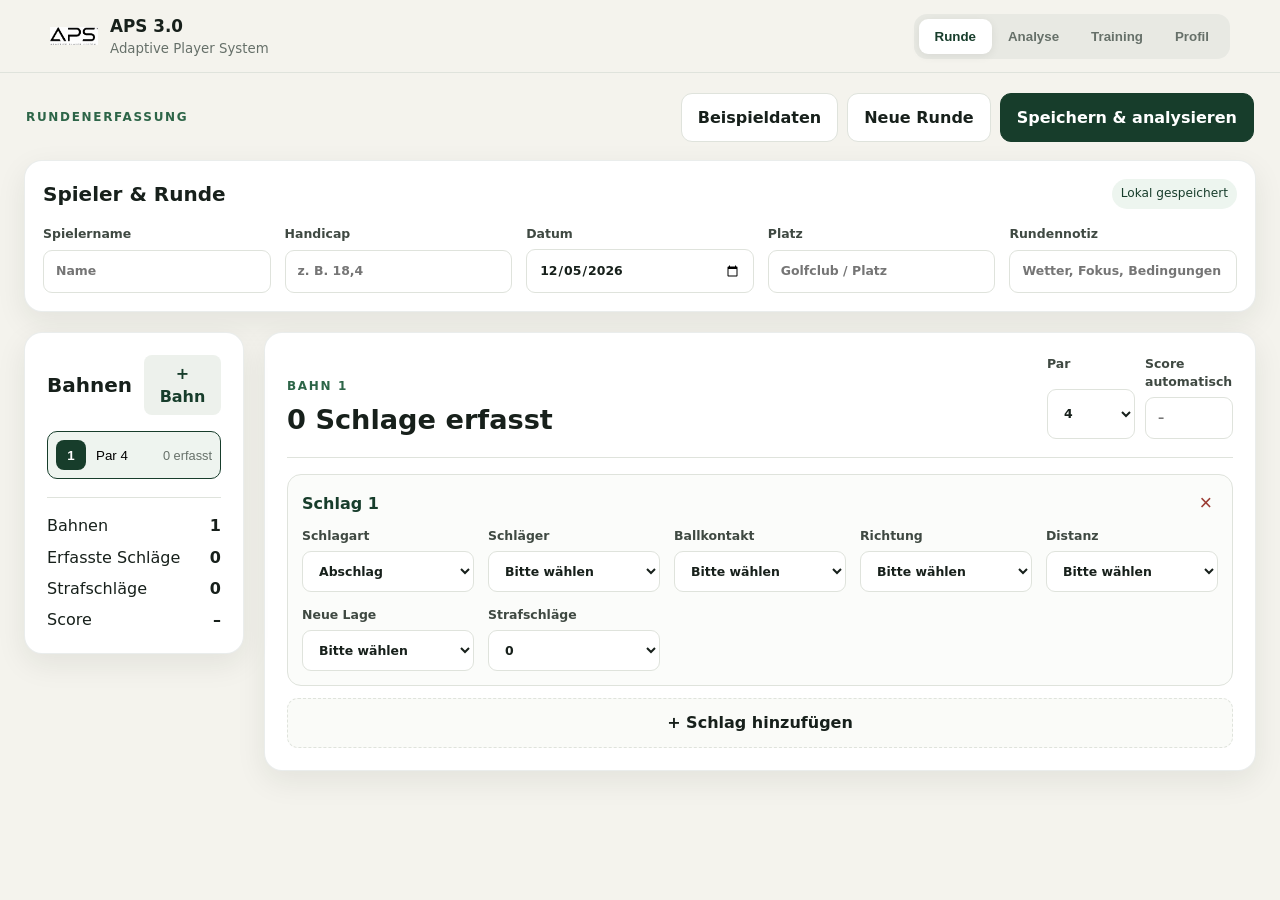
==== commit beddf728: "APS 3.0 – Analyse V4 und Verbesserungen" ====
--- a/index.html
+++ b/index.html
@@ -59,7 +59,7 @@
         <div><span class="kicker" id="holeKicker">Bahn 1</span><h2 id="holeTitle">Schläge erfassen</h2></div>
         <div class="hole-fields">
           <label>Par<select id="holePar"><option>3</option><option selected>4</option><option>5</option></select></label>
-          <label>Score<input id="holeScore" type="number" min="1" max="20" placeholder="–"></label>
+          <label>Score automatisch<input id="holeScore" type="number" min="1" max="30" placeholder="–" readonly aria-readonly="true"></label>
         </div>
       </div>
       <div id="shotList" class="shot-list"></div>
@@ -69,30 +69,68 @@
 </section>
 
 <section id="analysis" class="view">
-  <div class="view-bar"><div class="view-label"><span class="kicker">Coach Analyse</span><span id="analysisSubline" class="view-meta">Noch keine Auswertung vorhanden</span><span id="analysisHeadline" class="sr-only">Noch keine Analyse vorhanden</span></div><div class="toolbar"><button class="btn ghost print-btn">Drucken / PDF</button></div></div>
+  <header class="print-only print-report-header" aria-hidden="true">
+    <div class="print-report-brand">
+      <img src="assets/aps-logo.png" alt="">
+      <div><span>APS 3.0 · Adaptive Player System</span><h1>Analysebericht</h1></div>
+      <div class="print-report-type">COACHING REPORT</div>
+    </div>
+    <div id="analysisPrintMeta" class="print-report-meta"></div>
+  </header>
+  <div class="view-bar"><div class="view-label"><span class="kicker">Coach Analyse</span><span id="analysisSubline" class="view-meta">Noch keine Auswertung vorhanden</span><span id="analysisHeadline" class="sr-only">Noch keine Analyse vorhanden</span></div><div class="toolbar"><button class="btn ghost print-btn" data-print-mode="analysis">Analyse drucken</button><button class="btn primary customer-report-btn" data-print-mode="customer">Kundenbericht + Angebote</button></div></div>
   <div id="summaryHero" class="coach-hero"></div>
   <div class="metric-grid" id="metricGrid"></div>
-  <div class="content-grid two">
+  <div class="content-grid two analysis-priority-grid">
     <article class="card"><div class="card-title"><h2>Trainingsprioritäten</h2><span class="hint">Was zuerst trainiert wird</span></div><div id="priorityList"></div></article>
     <article class="card"><div class="card-title"><h2>Sofortige Spielstrategie</h2><span class="hint">Was sofort Schläge spart</span></div><div id="strategyList"></div></article>
   </div>
-  <article class="card"><div class="card-title"><h2>Die sechs APS-Säulen</h2><span class="hint">Schwäche → Ursache → Maßnahme</span></div><div id="pillarGrid" class="pillar-grid"></div></article>
-  <div class="content-grid two">
+  <article class="card pillar-section analysis-pillar-page"><div class="card-title"><h2>APS-Leistungsindex der sechs Säulen</h2><span class="hint">0 = kritisch · 100 = stabil</span></div><div class="index-explainer"><strong>So lesen Sie die Werte:</strong> Der Index ist keine Trefferquote. Er verbindet Häufigkeit, Schwere und Auswirkung der Fehler. Die separate Fehlerquote zeigt, wie viele Beobachtungen auffällig waren.</div><div class="index-legend" aria-label="Bewertungsskala"><span><strong>0–24</strong> Kritisch</span><span><strong>25–49</strong> Trainingsbedarf</span><span><strong>50–69</strong> Ausbaufähig</span><span><strong>70–84</strong> Stabil</span><span><strong>85–100</strong> Stärke</span></div><div id="pillarGrid" class="pillar-grid"></div></article>
+  <div class="content-grid two analysis-detail-grid">
     <article class="card"><h2>Schlägeranalyse</h2><div id="clubTable"></div></article>
     <article class="card"><h2>Fehlermuster</h2><div id="patternList"></div></article>
   </div>
 </section>
 
 <section id="training" class="view">
-  <div class="view-bar"><div class="view-label"><span class="kicker">Trainingsplan</span></div><div class="toolbar"><button class="btn ghost print-btn">Plan drucken</button></div></div>
+  <header class="print-only print-report-header" aria-hidden="true">
+    <div class="print-report-brand">
+      <img src="assets/aps-logo.png" alt="">
+      <div><span>APS 3.0 · Adaptive Player System</span><h1>Individueller Trainingsplan</h1></div>
+      <div class="print-report-type">TRAININGSPLAN</div>
+    </div>
+    <div id="trainingPrintMeta" class="print-report-meta"></div>
+  </header>
+  <div class="view-bar"><div class="view-label"><span class="kicker">Trainingsplan</span></div><div class="toolbar"><button class="btn ghost print-btn" data-print-mode="training">Plan + Angebote drucken</button><button class="btn primary customer-report-btn" data-print-mode="customer">Kundenbericht + Angebote</button></div></div>
+  <div id="trainingPrintSummary" class="print-only training-print-summary"></div>
   <div id="trainingPlan" class="training-plan"></div>
+
+  <section id="continuationOffers" class="customer-offers" aria-labelledby="offersTitle">
+    <header class="print-only print-report-header offer-print-header" aria-hidden="true">
+      <div class="print-report-brand">
+        <img src="assets/aps-logo.png" alt="">
+        <div><span>APS 3.0 · Adaptive Player System</span><h1>Ihr nächster Entwicklungsschritt</h1></div>
+        <div class="print-report-type">PROGRAMMOPTIONEN</div>
+      </div>
+      <div id="offerPrintMeta" class="print-report-meta offer-print-meta"></div>
+    </header>
+    <article class="card offer-content">
+      <div class="offer-intro">
+        <div><span class="kicker">Weiterführendes Coaching</span><h2 id="offersTitle">Analyse nutzen. Entwicklung fortsetzen.</h2></div>
+        <div class="credit-badge"><span>Bereits angerechnet</span><strong>99 €</strong></div>
+      </div>
+      <p id="offerContext" class="offer-context"></p>
+      <div class="credit-callout"><strong>Ihre Erstanalyse ist bereits bezahlt.</strong> Bei der Buchung eines APS-Programms werden die gezahlten 99 € vollständig angerechnet. Sie zahlen nur den ausgewiesenen Restbetrag.</div>
+      <div id="offerGrid" class="offer-grid"></div>
+      <footer class="offer-footer"><strong>Welcher Weg passt zu Ihren Zielen?</strong><span>Persönliche Beratung: 0171 9045523 · info@aps.golf</span></footer>
+    </article>
+  </section>
 </section>
 
 <section id="profile" class="view">
-  <div class="view-bar"><div class="view-label"><span class="kicker" id="profileName">Spielerprofil</span><span id="profileMeta" class="view-meta">Noch keine Spielerdaten.</span></div><div class="toolbar"><button id="exportBtn" class="btn ghost">Daten exportieren</button><label class="btn ghost file-btn">Importieren<input id="importInput" type="file" accept="application/json"></label><button class="btn ghost print-btn">Profil drucken</button></div></div>
+  <div class="view-bar"><div class="view-label"><span class="kicker" id="profileName">Spielerprofil</span><span id="profileMeta" class="view-meta">Noch keine Spielerdaten.</span></div><div class="toolbar"><button id="exportBtn" class="btn ghost">Daten exportieren</button><button id="emailExportBtn" class="btn primary">Per Mail exportieren</button><label class="btn ghost file-btn">Importieren<input id="importInput" type="file" accept="application/json"></label><button class="btn ghost print-btn">Profil drucken</button></div></div>
   <div id="profileMetrics" class="metric-grid"></div>
   <div class="content-grid two"><article class="card"><h2>Das funktioniert bereits</h2><div id="strengthList"></div></article><article class="card"><h2>Hier verliert der Spieler Schläge</h2><div id="weaknessList"></div></article></div>
-  <article class="card"><h2>Rundendaten</h2><div id="roundArchive"></div></article>
+  <article class="card"><div class="card-title"><h2>Gespeicherte Analysen & Runden</h2><span class="hint">Laden, weiterbearbeiten oder löschen</span></div><div id="roundArchive"></div></article>
 </section>
 </main>
 
--- a/css/app.css
+++ b/css/app.css
@@ -1,6 +1,6 @@
-:root{--ink:#17201b;--muted:#667069;--paper:#f4f3ed;--card:#fff;--green:#173d2b;--green2:#2d6548;--lime:#c8df55;--line:#dfe3dc;--danger:#9b3b32;--shadow:0 10px 30px rgba(22,42,31,.08);--radius:18px}*{box-sizing:border-box}html{scroll-behavior:smooth}body{margin:0;font-family:Inter,ui-sans-serif,system-ui,-apple-system,BlinkMacSystemFont,"Segoe UI",sans-serif;background:var(--paper);color:var(--ink);line-height:1.45}.app-header{position:sticky;top:0;z-index:20;min-height:72px;padding:0 24px;background:rgba(244,243,237,.94);backdrop-filter:blur(14px);border-bottom:1px solid var(--line)}.header-inner{width:min(1180px,100%);min-height:72px;margin:0 auto;display:flex;align-items:center;justify-content:space-between;gap:32px}.brand{display:flex;gap:12px;align-items:center;text-decoration:none;color:inherit}.brand img{width:48px;height:48px;object-fit:contain;border-radius:10px}.brand span{display:grid}.brand strong{font-size:1.05rem}.brand small{color:var(--muted)}.main-nav{display:flex;background:#e8e9e3;padding:5px;border-radius:13px}.nav-btn{border:0;background:transparent;padding:10px 16px;border-radius:9px;font-weight:700;color:var(--muted);cursor:pointer}.nav-btn.active{background:var(--card);color:var(--green);box-shadow:0 2px 10px rgba(0,0,0,.07)}.app-shell{max-width:1280px;margin:auto;padding:28px 24px 64px}.view{display:none}.view.active{display:block}.page-intro{display:flex;justify-content:space-between;align-items:flex-end;gap:24px;margin-bottom:24px}.page-intro h1{font-size:clamp(2rem,4vw,3.7rem);line-height:1.02;max-width:820px;margin:4px 0 10px;letter-spacing:-.04em}.page-intro p{margin:0;color:var(--muted);max-width:800px;font-size:1.05rem}.kicker{text-transform:uppercase;letter-spacing:.14em;font-size:.75rem;font-weight:800;color:var(--green2)}.toolbar{display:flex;gap:9px;flex-wrap:wrap}.btn,.mini-btn,.icon-btn{font:inherit;cursor:pointer}.btn{border:1px solid var(--line);padding:12px 16px;border-radius:11px;font-weight:750;background:#fff;color:var(--ink)}.btn.primary{background:var(--green);border-color:var(--green);color:#fff}.btn.ghost:hover{border-color:var(--green2)}.btn.add{width:100%;border-style:dashed;background:#fafbf8;margin-top:12px}.card{background:var(--card);border:1px solid rgba(23,61,43,.09);box-shadow:var(--shadow);border-radius:var(--radius);padding:22px}.card h2{margin:0 0 16px;font-size:1.25rem}.card-title{display:flex;align-items:center;justify-content:space-between;gap:12px;margin-bottom:16px}.card-title h2{margin:0}.hint{color:var(--muted);font-size:.86rem}.status-pill{font-size:.76rem;background:#edf5ef;color:var(--green);padding:6px 9px;border-radius:99px}.form-grid{display:grid;gap:14px}.cols-5{grid-template-columns:repeat(5,minmax(0,1fr))}label{display:grid;gap:6px;font-size:.78rem;font-weight:800;color:#3f4942}input,select{min-width:0;width:100%;padding:11px 12px;border:1px solid var(--line);border-radius:9px;background:#fff;color:var(--ink);font:inherit}input:focus,select:focus{outline:3px solid rgba(200,223,85,.35);border-color:var(--green2)}.round-layout{display:grid;grid-template-columns:220px 1fr;gap:20px;margin-top:20px}.hole-panel{align-self:start;position:sticky;top:94px}.mini-btn{border:0;background:#edf1ec;color:var(--green);font-weight:800;padding:7px 9px;border-radius:8px}.hole-list{display:grid;gap:7px}.hole-btn{display:grid;grid-template-columns:32px 1fr auto;align-items:center;gap:8px;border:1px solid var(--line);background:#fff;border-radius:10px;padding:8px;cursor:pointer;text-align:left}.hole-btn.active{border-color:var(--green);background:#eef4ef}.hole-index{display:grid;place-items:center;width:30px;height:30px;border-radius:8px;background:#edf0eb;font-weight:850}.hole-btn.active .hole-index{background:var(--green);color:#fff}.hole-score{font-size:.8rem;color:var(--muted)}.round-totals{margin-top:18px;padding-top:16px;border-top:1px solid var(--line);display:grid;gap:8px}.total-line{display:flex;justify-content:space-between}.capture-head{display:flex;justify-content:space-between;align-items:flex-end;gap:15px;padding-bottom:18px;border-bottom:1px solid var(--line)}.capture-head h2{font-size:1.7rem;margin:4px 0 0}.hole-fields{display:flex;gap:10px}.hole-fields label{width:88px}.shot-list{display:grid;gap:12px;margin-top:16px}.shot-card{position:relative;border:1px solid var(--line);border-radius:14px;padding:14px;background:#fbfcfa}.shot-top{display:flex;justify-content:space-between;align-items:center;margin-bottom:10px}.shot-number{font-weight:850;color:var(--green)}.delete-shot{border:0;background:transparent;color:var(--danger);font-size:1.35rem;cursor:pointer}.shot-grid{grid-template-columns:repeat(5,minmax(120px,1fr))}.hidden{display:none!important}.coach-hero{background:linear-gradient(125deg,#143526,#24533b);color:#fff;border-radius:24px;padding:30px;margin-bottom:20px;min-height:180px}.coach-hero h2{font-size:clamp(1.6rem,3vw,2.8rem);margin:4px 0 12px;max-width:900px}.coach-hero p{color:#dce7df;max-width:850px}.empty-state{color:var(--muted);padding:22px 0}.metric-grid{display:grid;grid-template-columns:repeat(4,1fr);gap:14px;margin:20px 0}.metric{background:#fff;border:1px solid var(--line);border-radius:15px;padding:18px}.metric strong{display:block;font-size:1.8rem;color:var(--green)}.metric span{font-size:.82rem;color:var(--muted)}.content-grid{display:grid;gap:20px;margin:20px 0}.content-grid.two{grid-template-columns:1fr 1fr}.priority{border-left:4px solid var(--lime);padding:14px 0 14px 16px;border-bottom:1px solid var(--line)}.priority:last-child{border-bottom:0}.priority h3{margin:0 0 5px}.priority p{margin:4px 0;color:var(--muted)}.priority .evidence{color:var(--ink);font-weight:700}.rank{display:inline-grid;place-items:center;width:25px;height:25px;border-radius:50%;background:var(--green);color:#fff;font-size:.75rem;margin-right:8px}.pillar-grid{display:grid;grid-template-columns:repeat(3,1fr);gap:12px}.pillar{border:1px solid var(--line);border-radius:14px;padding:15px}.pillar-head{display:flex;justify-content:space-between;gap:8px}.pillar-score{font-weight:850}.bar{height:8px;background:#e9ece7;border-radius:99px;overflow:hidden;margin:10px 0}.bar span{display:block;height:100%;background:var(--green2);border-radius:99px}.pillar p{font-size:.86rem;color:var(--muted);margin:5px 0}.data-table{width:100%;border-collapse:collapse;font-size:.9rem}.data-table th,.data-table td{text-align:left;padding:10px 8px;border-bottom:1px solid var(--line)}.data-table th{font-size:.74rem;text-transform:uppercase;letter-spacing:.06em;color:var(--muted)}.tag{display:inline-block;padding:4px 8px;border-radius:99px;background:#edf1ec;font-size:.75rem;font-weight:750}.training-plan{display:grid;grid-template-columns:repeat(3,1fr);gap:18px}.training-card{background:#fff;border:1px solid var(--line);border-radius:18px;padding:22px;box-shadow:var(--shadow)}.training-card .minutes{font-size:2.1rem;font-weight:900;color:var(--green)}.training-card h2{margin:4px 0 10px}.training-card p{color:var(--muted)}.training-card ul{padding-left:18px}.file-btn input{display:none}.toast{position:fixed;right:20px;bottom:20px;background:var(--ink);color:#fff;padding:12px 16px;border-radius:10px;opacity:0;transform:translateY(10px);pointer-events:none;transition:.2s;z-index:50}.toast.show{opacity:1;transform:none}.mobile-only{display:none}@media(max-width:1100px){.cols-5{grid-template-columns:repeat(3,1fr)}.shot-grid{grid-template-columns:repeat(3,1fr)}.pillar-grid{grid-template-columns:repeat(2,1fr)}}@media(max-width:760px){.app-header{padding:0 14px}.header-inner{min-height:64px}.app-header{align-items:center}.brand small{display:none}.main-nav{display:none;position:absolute;left:3vw;right:3vw;top:68px;flex-direction:column;padding:8px;box-shadow:var(--shadow)}.main-nav.open{display:flex}.mobile-only{display:block}.icon-btn{border:0;background:#e8e9e3;border-radius:10px;padding:10px}.app-shell{padding-top:22px}.page-intro{align-items:flex-start;flex-direction:column}.page-intro h1{font-size:2.35rem}.cols-5,.shot-grid,.metric-grid,.content-grid.two,.pillar-grid,.training-plan{grid-template-columns:1fr 1fr}.round-layout{grid-template-columns:1fr}.hole-panel{position:static}.hole-list{grid-template-columns:repeat(6,1fr)}.hole-btn{display:block;text-align:center}.hole-btn>span:not(.hole-index){display:none}.hole-index{margin:auto}.capture-head{align-items:flex-start}.card{padding:16px}}@media(max-width:520px){.cols-5,.shot-grid,.metric-grid,.content-grid.two,.pillar-grid,.training-plan{grid-template-columns:1fr}.hole-list{grid-template-columns:repeat(5,1fr)}.toolbar{width:100%}.toolbar .btn{flex:1}.capture-head{flex-direction:column}.hole-fields{width:100%}.hole-fields label{width:auto;flex:1}}@media print{.app-header,.toolbar,.hole-panel,.no-print,.print-btn{display:none!important}.app-shell{padding:0}.view{display:none!important}.view.active{display:block!important}.card,.coach-hero,.metric,.training-card{box-shadow:none;break-inside:avoid}.page-intro h1{font-size:2rem}body{background:#fff}}
-
-/* APS 2.1: kompakte Trainer-Oberfläche ohne Marketing-Überschriften */
+:root{--ink:#17201b;--muted:#667069;--paper:#f4f3ed;--card:#fff;--green:#173d2b;--green2:#2d6548;--lime:#c8df55;--line:#dfe3dc;--danger:#9b3b32;--shadow:0 10px 30px rgba(22,42,31,.08);--radius:18px}*{box-sizing:border-box}html{scroll-behavior:smooth}body{margin:0;font-family:Inter,ui-sans-serif,system-ui,-apple-system,BlinkMacSystemFont,"Segoe UI",sans-serif;background:var(--paper);color:var(--ink);line-height:1.45}.app-header{position:sticky;top:0;z-index:20;min-height:72px;padding:0 24px;background:rgba(244,243,237,.94);backdrop-filter:blur(14px);border-bottom:1px solid var(--line)}.header-inner{width:min(1180px,100%);min-height:72px;margin:0 auto;display:flex;align-items:center;justify-content:space-between;gap:32px}.brand{display:flex;gap:12px;align-items:center;text-decoration:none;color:inherit}.brand img{width:48px;height:48px;object-fit:contain;border-radius:10px}.brand span{display:grid}.brand strong{font-size:1.05rem}.brand small{color:var(--muted)}.main-nav{display:flex;background:#e8e9e3;padding:5px;border-radius:13px}.nav-btn{border:0;background:transparent;padding:10px 16px;border-radius:9px;font-weight:700;color:var(--muted);cursor:pointer}.nav-btn.active{background:var(--card);color:var(--green);box-shadow:0 2px 10px rgba(0,0,0,.07)}.app-shell{max-width:1280px;margin:auto;padding:28px 24px 64px}.view{display:none}.view.active{display:block}.page-intro{display:flex;justify-content:space-between;align-items:flex-end;gap:24px;margin-bottom:24px}.page-intro h1{font-size:clamp(2rem,4vw,3.7rem);line-height:1.02;max-width:820px;margin:4px 0 10px;letter-spacing:-.04em}.page-intro p{margin:0;color:var(--muted);max-width:800px;font-size:1.05rem}.kicker{text-transform:uppercase;letter-spacing:.14em;font-size:.75rem;font-weight:800;color:var(--green2)}.toolbar{display:flex;gap:9px;flex-wrap:wrap}.btn,.mini-btn,.icon-btn{font:inherit;cursor:pointer}.btn{border:1px solid var(--line);padding:12px 16px;border-radius:11px;font-weight:750;background:#fff;color:var(--ink)}.btn.primary{background:var(--green);border-color:var(--green);color:#fff}.btn.ghost:hover{border-color:var(--green2)}.btn.add{width:100%;border-style:dashed;background:#fafbf8;margin-top:12px}.card{background:var(--card);border:1px solid rgba(23,61,43,.09);box-shadow:var(--shadow);border-radius:var(--radius);padding:22px}.card h2{margin:0 0 16px;font-size:1.25rem}.card-title{display:flex;align-items:center;justify-content:space-between;gap:12px;margin-bottom:16px}.card-title h2{margin:0}.hint{color:var(--muted);font-size:.86rem}.status-pill{font-size:.76rem;background:#edf5ef;color:var(--green);padding:6px 9px;border-radius:99px}.form-grid{display:grid;gap:14px}.cols-5{grid-template-columns:repeat(5,minmax(0,1fr))}label{display:grid;gap:6px;font-size:.78rem;font-weight:800;color:#3f4942}input,select{min-width:0;width:100%;padding:11px 12px;border:1px solid var(--line);border-radius:9px;background:#fff;color:var(--ink);font:inherit}input:focus,select:focus{outline:3px solid rgba(200,223,85,.35);border-color:var(--green2)}.round-layout{display:grid;grid-template-columns:220px 1fr;gap:20px;margin-top:20px}.hole-panel{align-self:start;position:sticky;top:94px}.mini-btn{border:0;background:#edf1ec;color:var(--green);font-weight:800;padding:7px 9px;border-radius:8px}.hole-list{display:grid;gap:7px}.hole-btn{display:grid;grid-template-columns:32px 1fr auto;align-items:center;gap:8px;border:1px solid var(--line);background:#fff;border-radius:10px;padding:8px;cursor:pointer;text-align:left}.hole-btn.active{border-color:var(--green);background:#eef4ef}.hole-index{display:grid;place-items:center;width:30px;height:30px;border-radius:8px;background:#edf0eb;font-weight:850}.hole-btn.active .hole-index{background:var(--green);color:#fff}.hole-score{font-size:.8rem;color:var(--muted)}.round-totals{margin-top:18px;padding-top:16px;border-top:1px solid var(--line);display:grid;gap:8px}.total-line{display:flex;justify-content:space-between}.capture-head{display:flex;justify-content:space-between;align-items:flex-end;gap:15px;padding-bottom:18px;border-bottom:1px solid var(--line)}.capture-head h2{font-size:1.7rem;margin:4px 0 0}.hole-fields{display:flex;gap:10px}.hole-fields label{width:88px}.shot-list{display:grid;gap:12px;margin-top:16px}.shot-card{position:relative;border:1px solid var(--line);border-radius:14px;padding:14px;background:#fbfcfa}.shot-top{display:flex;justify-content:space-between;align-items:center;margin-bottom:10px}.shot-number{font-weight:850;color:var(--green)}.delete-shot{border:0;background:transparent;color:var(--danger);font-size:1.35rem;cursor:pointer}.shot-grid{grid-template-columns:repeat(5,minmax(120px,1fr))}.hidden{display:none!important}.coach-hero{background:linear-gradient(125deg,#143526,#24533b);color:#fff;border-radius:24px;padding:30px;margin-bottom:20px;min-height:180px}.coach-hero h2{font-size:clamp(1.6rem,3vw,2.8rem);margin:4px 0 12px;max-width:900px}.coach-hero p{color:#dce7df;max-width:850px}.empty-state{color:var(--muted);padding:22px 0}.metric-grid{display:grid;grid-template-columns:repeat(4,1fr);gap:14px;margin:20px 0}.metric{background:#fff;border:1px solid var(--line);border-radius:15px;padding:18px}.metric strong{display:block;font-size:1.8rem;color:var(--green)}.metric span{font-size:.82rem;color:var(--muted)}.content-grid{display:grid;gap:20px;margin:20px 0}.content-grid.two{grid-template-columns:1fr 1fr}.priority{border-left:4px solid var(--lime);padding:14px 0 14px 16px;border-bottom:1px solid var(--line)}.priority:last-child{border-bottom:0}.priority h3{margin:0 0 5px}.priority p{margin:4px 0;color:var(--muted)}.priority .evidence{color:var(--ink);font-weight:700}.rank{display:inline-grid;place-items:center;width:25px;height:25px;border-radius:50%;background:var(--green);color:#fff;font-size:.75rem;margin-right:8px}.pillar-section .card-title{margin-bottom:10px}.index-explainer{padding:12px 14px;border:1px solid var(--line);border-radius:12px;background:#f8faf7;color:var(--muted);font-size:.9rem}.index-explainer strong{color:var(--ink)}.index-legend{display:flex;flex-wrap:wrap;gap:8px;margin:12px 0 16px}.index-legend span{padding:6px 9px;border:1px solid var(--line);border-radius:99px;background:#fff;color:var(--muted);font-size:.76rem}.index-legend strong{color:var(--ink)}.pillar-grid{display:grid;grid-template-columns:repeat(3,1fr);gap:12px}.pillar{border:1px solid var(--line);border-radius:14px;padding:15px}.pillar-head{display:flex;justify-content:space-between;gap:8px;align-items:flex-start}.pillar-score{display:grid;font-weight:900;white-space:nowrap;text-align:right}.pillar-score small{font-size:.65rem;color:var(--muted);font-weight:750;text-transform:uppercase;letter-spacing:.06em}.pillar-status{display:inline-block;margin-top:7px;padding:4px 8px;border-radius:99px;background:#edf1ec;font-size:.74rem;font-weight:800}.status-critical{background:#f7e8e6;color:#842f29}.status-high{background:#f8eee1;color:#7a4b16}.status-medium{background:#f4f1df;color:#665a17}.status-stable{background:#e9f1eb;color:#28583e}.status-strength{background:#e2f0e6;color:#173d2b}.status-none{background:#eef0ed;color:var(--muted)}.bar{height:8px;background:#e9ece7;border-radius:99px;overflow:hidden;margin:10px 0}.bar span{display:block;height:100%;background:var(--green2);border-radius:99px}.bar-empty span{display:none}.pillar p{font-size:.86rem;color:var(--muted);margin:6px 0}.pillar p strong{color:var(--ink)}.data-table{width:100%;border-collapse:collapse;font-size:.9rem}.data-table th,.data-table td{text-align:left;padding:10px 8px;border-bottom:1px solid var(--line)}.data-table th{font-size:.74rem;text-transform:uppercase;letter-spacing:.06em;color:var(--muted)}.tag{display:inline-block;padding:4px 8px;border-radius:99px;background:#edf1ec;font-size:.75rem;font-weight:750}.training-plan{display:grid;grid-template-columns:repeat(3,1fr);gap:18px}.training-card{background:#fff;border:1px solid var(--line);border-radius:18px;padding:22px;box-shadow:var(--shadow)}.training-card .minutes{font-size:2.1rem;font-weight:900;color:var(--green)}.training-card h2{margin:4px 0 10px}.training-card p{color:var(--muted)}.training-card ul{padding-left:18px}.file-btn input{display:none}.toast{position:fixed;right:20px;bottom:20px;background:var(--ink);color:#fff;padding:12px 16px;border-radius:10px;opacity:0;transform:translateY(10px);pointer-events:none;transition:.2s;z-index:50}.toast.show{opacity:1;transform:none}.mobile-only{display:none}@media(max-width:1100px){.cols-5{grid-template-columns:repeat(3,1fr)}.shot-grid{grid-template-columns:repeat(3,1fr)}.pillar-grid{grid-template-columns:repeat(2,1fr)}}@media(max-width:760px){.app-header{padding:0 14px}.header-inner{min-height:64px}.app-header{align-items:center}.brand small{display:none}.main-nav{display:none;position:absolute;left:3vw;right:3vw;top:68px;flex-direction:column;padding:8px;box-shadow:var(--shadow)}.main-nav.open{display:flex}.mobile-only{display:block}.icon-btn{border:0;background:#e8e9e3;border-radius:10px;padding:10px}.app-shell{padding-top:22px}.page-intro{align-items:flex-start;flex-direction:column}.page-intro h1{font-size:2.35rem}.cols-5,.shot-grid,.metric-grid,.content-grid.two,.pillar-grid,.training-plan{grid-template-columns:1fr 1fr}.round-layout{grid-template-columns:1fr}.hole-panel{position:static}.hole-list{grid-template-columns:repeat(6,1fr)}.hole-btn{display:block;text-align:center}.hole-btn>span:not(.hole-index){display:none}.hole-index{margin:auto}.capture-head{align-items:flex-start}.card{padding:16px}}@media(max-width:520px){.cols-5,.shot-grid,.metric-grid,.content-grid.two,.pillar-grid,.training-plan{grid-template-columns:1fr}.hole-list{grid-template-columns:repeat(5,1fr)}.toolbar{width:100%}.toolbar .btn{flex:1}.capture-head{flex-direction:column}.hole-fields{width:100%}.hole-fields label{width:auto;flex:1}}@media print{.app-header,.toolbar,.hole-panel,.no-print,.print-btn{display:none!important}.app-shell{padding:0}.view{display:none!important}.view.active{display:block!important}.card,.coach-hero,.metric,.training-card{box-shadow:none;break-inside:avoid}.page-intro h1{font-size:2rem}body{background:#fff}}
+
+/* APS 3.0: kompakte Trainer-Oberfläche ohne Marketing-Überschriften */
 .app-shell{padding-top:20px}
 .view-bar{display:flex;justify-content:space-between;align-items:center;gap:18px;margin-bottom:14px;min-height:42px}
 .view-label{display:flex;align-items:center;gap:12px;min-width:0}
@@ -16,3 +16,222 @@
 
 /* APS 3.0 cockpit refinements */
 .view-bar{display:flex;align-items:center;justify-content:space-between;gap:18px;margin-bottom:18px;padding:0 2px}.view-label{display:flex;align-items:center;gap:14px;min-width:0}.view-meta{font-size:.86rem;color:var(--muted)}.brand{flex:0 0 auto}.main-nav{flex:0 0 auto}.coach-hero{padding:24px;min-height:0;border-radius:18px}.coach-hero h2{font-size:1.55rem;line-height:1.2}.round-meta{padding:18px}.capture-panel{min-width:0}@media(max-width:900px){.header-inner{gap:14px}.brand small{display:none}.app-shell{padding-left:16px;padding-right:16px}}
+
+/* Druckoptimierte Coaching-Berichte */
+.print-only{display:none}
+.training-card-top{display:flex;justify-content:space-between;align-items:flex-start;gap:16px;margin-bottom:14px}
+.training-card-title{min-width:0}
+.training-card-title h2{margin:5px 0 0}
+.training-card .minutes{display:flex;align-items:baseline;gap:5px;flex:0 0 auto;line-height:1}
+.training-card .minutes strong{font-size:2.1rem;font-weight:900;color:var(--green)}
+.training-card .minutes span{font-size:.78rem;font-weight:800;color:var(--muted)}
+.training-card-content{display:grid;gap:12px}
+.training-block{padding-top:11px;border-top:1px solid var(--line)}
+.training-block>span{display:block;margin-bottom:4px;color:var(--green2);font-size:.72rem;font-weight:900;text-transform:uppercase;letter-spacing:.08em}
+.training-block p{margin:0;color:var(--muted)}
+.training-goal{padding:12px;border:1px solid #dfe7c1;border-radius:11px;background:#f8faef}
+
+@page{size:A4 portrait;margin:10mm}
+@media print{
+  :root{--ink:#162019;--muted:#566159;--paper:#fff;--card:#fff;--green:#173d2b;--green2:#2d6548;--lime:#c8df55;--line:#d8ded8;--shadow:none;--radius:3mm}
+  html,body{width:auto!important;min-height:0!important;background:#fff!important;color:var(--ink);font-size:9.25pt;line-height:1.38}
+  *{-webkit-print-color-adjust:exact!important;print-color-adjust:exact!important}
+  .app-header,.view-bar,.toolbar,.hole-panel,.no-print,.print-btn,.toast{display:none!important}
+  .app-shell{max-width:none!important;margin:0!important;padding:0!important}
+  .view{display:none!important}
+  .view.active{display:block!important}
+  .print-only{display:block!important}
+  h1,h2,h3,p,li,td,th{orphans:3;widows:3}
+  h1,h2,h3{break-after:avoid-page}
+  .print-report-header{margin:0 0 6mm;padding:0 0 4mm;border-bottom:1.2mm solid var(--green)}
+  .print-report-brand{display:grid;grid-template-columns:15mm 1fr auto;align-items:center;gap:4mm}
+  .print-report-brand img{width:14mm;height:14mm;object-fit:contain;border-radius:2mm}
+  .print-report-brand span{display:block;margin-bottom:1mm;color:var(--green2);font-size:7.5pt;font-weight:800;letter-spacing:.08em;text-transform:uppercase}
+  .print-report-brand h1{margin:0;font-size:21pt;line-height:1.05;letter-spacing:-.025em;color:var(--ink)}
+  .print-report-type{align-self:start;margin-top:1mm;padding:2mm 2.8mm;border:1px solid #cbd4cc;border-radius:99px;color:var(--green);font-size:7pt;font-weight:900;letter-spacing:.12em}
+  .print-report-meta{display:grid;grid-template-columns:1.15fr .75fr .9fr 1.35fr .7fr;gap:2.2mm;margin-top:4.5mm}
+  .print-meta-item{min-width:0;padding:2.2mm 2.5mm;border:1px solid #d8ded8;border-radius:2mm;background:#f8faf8}
+  .print-meta-item span{display:block;margin-bottom:.6mm;color:var(--muted);font-size:6.7pt;font-weight:800;text-transform:uppercase;letter-spacing:.08em}
+  .print-meta-item strong{display:block;overflow-wrap:anywhere;font-size:8.7pt;line-height:1.25}
+  .print-meta-note{grid-column:1/-1;background:#fff}
+  .card,.metric,.training-card,.coach-hero{box-shadow:none!important;break-inside:avoid-page}
+  .card{padding:4.2mm;border:1px solid #d4dbd5;border-radius:3mm}
+  .card h2{margin:0 0 3mm;font-size:13pt;line-height:1.2}
+  .card-title{margin-bottom:3mm}
+  .hint{font-size:7.4pt}
+  .coach-hero{min-height:0;margin:0 0 4mm;padding:5mm 5.5mm;border-radius:3.5mm;background:linear-gradient(125deg,#143526,#24533b)!important;color:#fff}
+  .coach-hero .kicker{font-size:6.8pt!important}
+  .coach-hero h2{margin:1mm 0 2mm;font-size:17pt;line-height:1.15;color:#fff}
+  .coach-hero p{margin:0;color:#e3ece6;font-size:9pt;line-height:1.45}
+  .metric-grid{grid-template-columns:repeat(4,1fr)!important;gap:2.5mm;margin:0 0 4mm}
+  .metric{padding:3mm;border:1px solid #d8ded8;border-radius:2.5mm;background:#fff}
+  .metric strong{font-size:16pt;line-height:1;color:var(--green)}
+  .metric span{display:block;margin-top:1mm;font-size:7.2pt;line-height:1.25}
+  .content-grid{gap:4mm;margin:0 0 4mm}
+  .content-grid.two{grid-template-columns:1.08fr .92fr!important}
+  .priority{padding:2.7mm 0 2.7mm 3.3mm;border-left-width:1mm}
+  .priority h3{margin:0 0 1.2mm;font-size:10.3pt;line-height:1.25}
+  .priority p{margin:1mm 0;font-size:8pt;line-height:1.38}
+  .rank{width:5.5mm;height:5.5mm;margin-right:1.5mm;font-size:7pt}
+  .analysis-priority-grid{align-items:start}
+  .analysis-pillar-page{break-before:page;margin-top:0}
+  .index-explainer{padding:2.5mm 3mm;border-radius:2mm;font-size:7.8pt}
+  .index-legend{gap:1.5mm;margin:2.5mm 0 3mm}
+  .index-legend span{padding:1.2mm 2mm;font-size:6.5pt}
+  .pillar-grid{grid-template-columns:repeat(3,1fr)!important;gap:2.5mm}
+  .pillar{padding:3mm;border-radius:2.5mm;break-inside:avoid-page}
+  .pillar-head{gap:1.5mm}
+  .pillar-head>strong{font-size:9pt}
+  .pillar-score{font-size:9pt}
+  .pillar-score small{font-size:5.8pt}
+  .pillar-status{margin-top:1.5mm;padding:1mm 1.7mm;font-size:6.3pt}
+  .bar{height:1.7mm;margin:2mm 0}
+  .pillar p{margin:1.2mm 0;font-size:7.1pt;line-height:1.32}
+  .analysis-detail-grid{margin-top:4mm;grid-template-columns:1.15fr .85fr!important}
+  .data-table{font-size:7.5pt}
+  .data-table thead{display:table-header-group}
+  .data-table tr{break-inside:avoid-page}
+  .data-table th,.data-table td{padding:1.8mm 1.5mm}
+  .data-table th{font-size:6.2pt}
+  .tag{padding:.8mm 1.6mm;font-size:6.5pt}
+  .empty-state{padding:3mm 0;font-size:8pt}
+
+  #training .print-report-header{margin-bottom:5mm}
+  .training-print-summary{display:grid!important;grid-template-columns:.75fr 1.5fr .85fr;gap:2.5mm;margin:0 0 5mm}
+  .training-print-summary>div{padding:3mm;border:1px solid #d5ddd6;border-radius:2.5mm;background:#f8faf8}
+  .training-print-summary span{display:block;margin-bottom:1mm;color:var(--muted);font-size:6.7pt;font-weight:900;text-transform:uppercase;letter-spacing:.08em}
+  .training-print-summary strong{display:block;font-size:10pt;line-height:1.25;color:var(--ink)}
+  .training-plan{display:grid!important;grid-template-columns:1fr!important;gap:4mm}
+  .training-card{display:grid;grid-template-columns:35mm 1fr;gap:4mm;padding:4mm;border:1px solid #d4dbd5;border-radius:3mm;background:#fff}
+  .training-card-top{display:block;margin:0;padding-right:4mm;border-right:1px solid #d8ded8}
+  .training-card-title h2{margin:2mm 0 0;font-size:13pt;line-height:1.2}
+  .training-card .kicker{font-size:6.6pt}
+  .training-card .minutes{display:flex;margin-top:4mm;align-items:baseline;gap:1mm}
+  .training-card .minutes strong{font-size:25pt;line-height:1;color:var(--green)}
+  .training-card .minutes span{font-size:8pt}
+  .training-card-content{display:grid;grid-template-columns:.8fr 1.35fr 1fr;gap:3mm;align-items:start}
+  .training-block{padding:0;border:0}
+  .training-block>span{margin-bottom:1.2mm;font-size:6.7pt}
+  .training-block p{margin:0;font-size:8pt;line-height:1.42;color:var(--ink)}
+  .training-goal{padding:2.5mm;border:1px solid #dfe7c1;border-radius:2mm;background:#f8faef}
+}
+
+/* Feinabstimmung: Analysebericht auf zwei ausgewogene A4-Seiten */
+@media print{
+  .print-report-header{margin-bottom:4mm;padding-bottom:3mm}
+  .print-report-brand{grid-template-columns:13mm 1fr auto;gap:3mm}
+  .print-report-brand img{width:12mm;height:12mm}
+  .print-report-brand span{margin-bottom:.6mm;font-size:7pt}
+  .print-report-brand h1{font-size:19pt}
+  .print-report-type{padding:1.6mm 2.4mm;font-size:6.6pt}
+  .print-report-meta{grid-template-columns:1.15fr .66fr .88fr 1.18fr .58fr 1.05fr;gap:1.7mm;margin-top:3.2mm}
+  .print-meta-item{padding:1.7mm 2mm}
+  .print-meta-item span{margin-bottom:.4mm;font-size:6.2pt}
+  .print-meta-item strong{font-size:8.1pt;white-space:normal}
+  .print-meta-note{grid-column:auto;background:#f8faf8}
+  #analysis .coach-hero{margin-bottom:3mm;padding:4mm 4.5mm}
+  #analysis .coach-hero h2{font-size:15.5pt;margin:.7mm 0 1.5mm}
+  #analysis .coach-hero p{font-size:8.4pt;line-height:1.38}
+  #analysis .metric-grid{gap:2mm;margin-bottom:3mm}
+  #analysis .metric{padding:2.4mm}
+  #analysis .metric strong{font-size:14.5pt}
+  #analysis .metric span{font-size:6.9pt}
+  #analysis .analysis-priority-grid{gap:3mm;margin-bottom:0}
+  #analysis .analysis-priority-grid .card{padding:3.4mm}
+  #analysis .analysis-priority-grid .card h2{font-size:12pt;margin-bottom:2mm}
+  #analysis .analysis-priority-grid .priority{padding:2.2mm 0 2.2mm 3mm}
+  #analysis .analysis-priority-grid .priority h3{font-size:9.7pt}
+  #analysis .analysis-priority-grid .priority p{font-size:7.45pt;line-height:1.32}
+}
+@media print{
+  #profile .view-bar{display:flex!important;align-items:center;margin:0 0 5mm;padding-bottom:3mm;border-bottom:1mm solid var(--green)}
+  #profile .view-label{display:flex;gap:3mm}
+}
+
+
+/* APS Programmangebote und kombinierter Kundenbericht */
+.customer-offers{margin-top:28px}
+.offer-content{overflow:hidden}
+.offer-intro{display:flex;align-items:flex-start;justify-content:space-between;gap:24px;margin-bottom:10px}
+.offer-intro h2{margin:4px 0 0;font-size:1.7rem;line-height:1.15}
+.credit-badge{flex:0 0 auto;min-width:150px;padding:12px 16px;border:1px solid #dce7b0;border-radius:14px;background:#f6f9e7;text-align:right}
+.credit-badge span{display:block;color:var(--muted);font-size:.72rem;font-weight:800;text-transform:uppercase;letter-spacing:.07em}
+.credit-badge strong{display:block;margin-top:2px;color:var(--green);font-size:1.7rem;line-height:1}
+.offer-context{max-width:880px;margin:0 0 14px;color:var(--muted)}
+.credit-callout{margin:0 0 18px;padding:14px 16px;border-left:4px solid var(--lime);border-radius:0 12px 12px 0;background:#f7f9ed;color:var(--ink)}
+.offer-grid{display:grid;grid-template-columns:repeat(3,1fr);gap:16px}
+.offer-card{display:flex;min-width:0;flex-direction:column;padding:18px;border:1px solid var(--line);border-radius:16px;background:#fff}
+.offer-card-head{display:flex;align-items:flex-start;justify-content:space-between;gap:10px}
+.offer-card h3{margin:3px 0 0;font-size:1.25rem;color:var(--green)}
+.offer-tagline{font-size:.69rem;font-weight:900;letter-spacing:.08em;text-transform:uppercase;color:var(--green2)}
+.offer-qr{width:58px;height:58px;flex:0 0 auto;border:1px solid #e1e5e1;border-radius:7px;background:#fff}
+.offer-card>p{min-height:66px;margin:13px 0 10px;color:var(--muted);font-size:.9rem}
+.offer-card ul{margin:0 0 15px;padding-left:18px;flex:1}
+.offer-card li{margin:5px 0;font-size:.86rem}
+.offer-pricing{display:grid;gap:4px;margin-top:auto;padding-top:12px;border-top:1px solid var(--line)}
+.offer-pricing>div{display:flex;align-items:center;justify-content:space-between;gap:8px;color:var(--muted);font-size:.8rem}
+.offer-pricing strong{color:var(--green)}
+.offer-remainder{display:flex;align-items:end;justify-content:space-between;gap:10px;margin:10px 0}
+.offer-remainder span{font-size:.78rem;font-weight:800;text-transform:uppercase;letter-spacing:.06em}
+.offer-remainder strong{font-size:1.55rem;line-height:1;color:var(--green)}
+.offer-link{display:block;padding:10px 12px;border-radius:10px;background:var(--green);color:#fff;text-align:center;text-decoration:none;font-weight:800}
+.offer-footer{display:flex;justify-content:space-between;gap:20px;margin-top:18px;padding-top:14px;border-top:1px solid var(--line);color:var(--muted);font-size:.86rem}
+.offer-footer strong{color:var(--ink)}
+@media(max-width:900px){.offer-grid{grid-template-columns:1fr}.offer-card>p{min-height:0}.offer-footer{flex-direction:column;gap:4px}}
+@media(max-width:520px){.offer-intro{flex-direction:column}.credit-badge{width:100%;text-align:left}}
+
+@media print{
+  body[data-print-view="analysis"] #analysis,
+  body[data-print-view="training"] #training,
+  body[data-print-view="customer"] #analysis,
+  body[data-print-view="customer"] #training,
+  body[data-print-view="profile"] #profile{display:block!important}
+  body[data-print-view="customer"] #training{break-before:page}
+  .customer-offers{break-before:page;margin:0}
+  .offer-print-header{margin-bottom:5mm}
+  .offer-print-meta{grid-template-columns:.8fr .7fr 1.5fr}
+  .offer-content{padding:0!important;border:0!important;border-radius:0!important}
+  .offer-intro{gap:5mm;margin:0 0 2.5mm}
+  .offer-intro h2{font-size:16pt}
+  .credit-badge{min-width:35mm;padding:2.5mm 3mm;border-radius:2.5mm}
+  .credit-badge span{font-size:6.2pt}
+  .credit-badge strong{font-size:17pt}
+  .offer-context{margin:0 0 3mm;font-size:8.7pt;line-height:1.4}
+  .credit-callout{margin:0 0 4mm;padding:3mm 3.5mm;border-left-width:1.2mm;border-radius:0 2mm 2mm 0;font-size:8.3pt;line-height:1.4}
+  .offer-grid{grid-template-columns:repeat(3,1fr)!important;gap:2.8mm}
+  .offer-card{padding:3.2mm;border-radius:2.5mm;break-inside:avoid-page}
+  .offer-card-head{gap:2mm}
+  .offer-card h3{font-size:12pt}
+  .offer-tagline{font-size:5.9pt}
+  .offer-qr{width:16mm;height:16mm;border-radius:1.2mm}
+  .offer-card>p{min-height:21mm;margin:2.5mm 0 2mm;font-size:7.2pt;line-height:1.35}
+  .offer-card ul{min-height:25mm;margin:0 0 2.5mm;padding-left:4mm}
+  .offer-card li{margin:1mm 0;font-size:7pt;line-height:1.3}
+  .offer-pricing{gap:.7mm;padding-top:2mm}
+  .offer-pricing>div{font-size:6.6pt}
+  .offer-remainder{margin:2.2mm 0}
+  .offer-remainder span{font-size:6.3pt}
+  .offer-remainder strong{font-size:15pt}
+  .offer-link{padding:2.3mm;border-radius:1.8mm;font-size:7.4pt}
+  .offer-footer{margin-top:4mm;padding-top:3mm;font-size:7.5pt}
+}
+
+/* Archiv, Export und Druck-Update */
+.archive-list{display:grid;gap:10px}
+.archive-row{display:flex;align-items:center;justify-content:space-between;gap:18px;padding:14px 16px;border:1px solid var(--line);border-radius:13px;background:#fff}
+.archive-row.active{border-color:var(--green2);background:#f3f7f3}
+.archive-main{display:grid;gap:3px;min-width:0}
+.archive-main strong{font-size:1rem;color:var(--ink)}
+.archive-main span{color:var(--muted);font-size:.88rem}
+.archive-main small{color:var(--muted);font-size:.78rem;overflow-wrap:anywhere}
+.archive-actions{display:flex;gap:8px;align-items:center;flex:0 0 auto}
+.archive-actions .danger{background:#f8ecea;color:var(--danger)}
+@media(max-width:700px){.archive-row{align-items:flex-start;flex-direction:column}.archive-actions{width:100%}.archive-actions .mini-btn{flex:1}}
+
+@media print{
+  html,body{width:auto!important;min-width:0!important}
+  body.print-document{background:#fff!important}
+  body.print-document .app-shell{max-width:none!important;width:auto!important;margin:0!important;padding:0!important}
+  #profile .archive-actions{display:none!important}
+  #profile .archive-row{break-inside:avoid-page;box-shadow:none}
+}
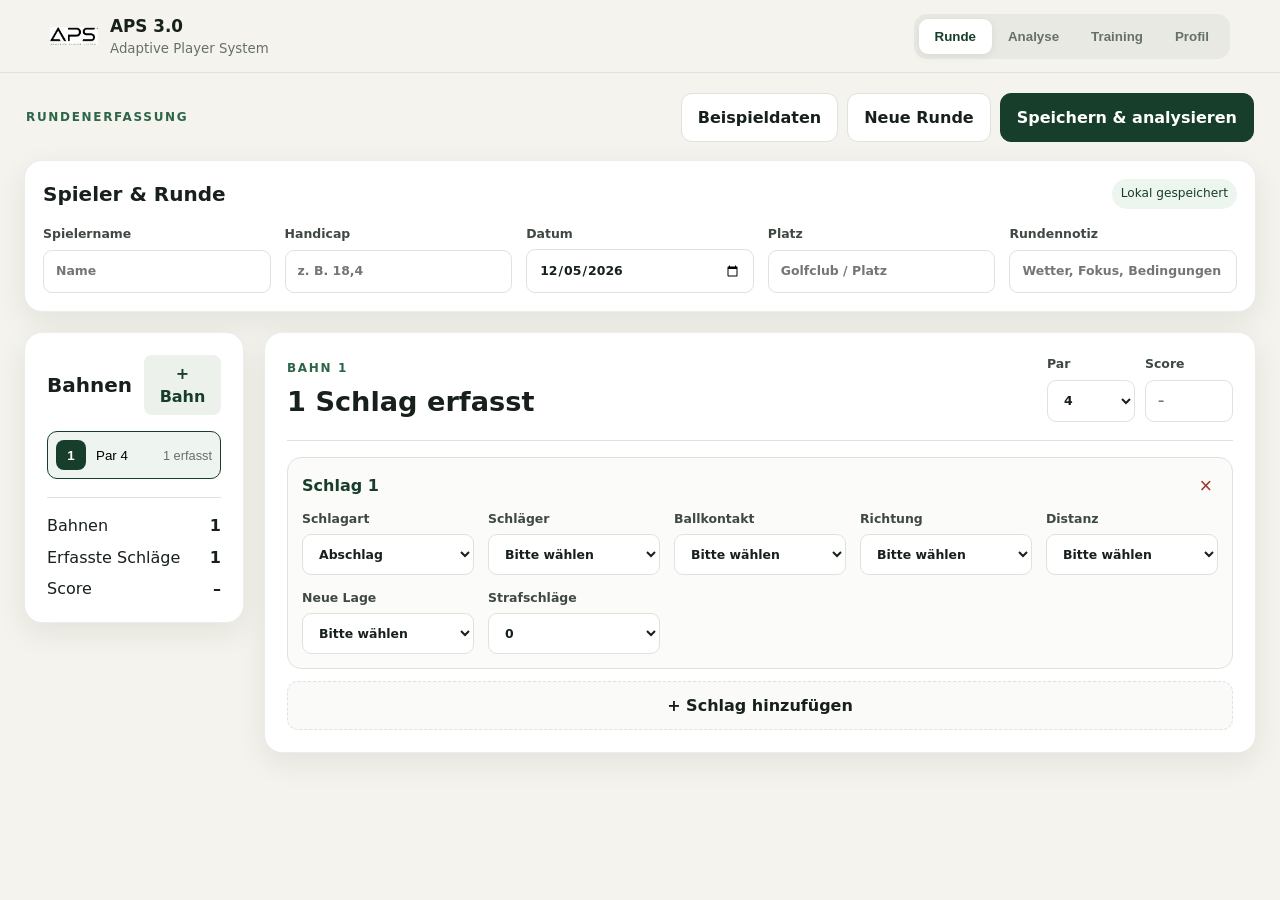
==== commit d07b5a5b: "APS 3.0 - Angebotspreise aktualisiert" ====
--- a/index.html
+++ b/index.html
@@ -59,7 +59,7 @@
         <div><span class="kicker" id="holeKicker">Bahn 1</span><h2 id="holeTitle">Schläge erfassen</h2></div>
         <div class="hole-fields">
           <label>Par<select id="holePar"><option>3</option><option selected>4</option><option>5</option></select></label>
-          <label>Score automatisch<input id="holeScore" type="number" min="1" max="30" placeholder="–" readonly aria-readonly="true"></label>
+          <label>Score<input id="holeScore" type="number" min="1" max="20" placeholder="–"></label>
         </div>
       </div>
       <div id="shotList" class="shot-list"></div>
@@ -127,10 +127,10 @@
 </section>
 
 <section id="profile" class="view">
-  <div class="view-bar"><div class="view-label"><span class="kicker" id="profileName">Spielerprofil</span><span id="profileMeta" class="view-meta">Noch keine Spielerdaten.</span></div><div class="toolbar"><button id="exportBtn" class="btn ghost">Daten exportieren</button><button id="emailExportBtn" class="btn primary">Per Mail exportieren</button><label class="btn ghost file-btn">Importieren<input id="importInput" type="file" accept="application/json"></label><button class="btn ghost print-btn">Profil drucken</button></div></div>
+  <div class="view-bar"><div class="view-label"><span class="kicker" id="profileName">Spielerprofil</span><span id="profileMeta" class="view-meta">Noch keine Spielerdaten.</span></div><div class="toolbar"><button id="exportBtn" class="btn ghost">Daten exportieren</button><label class="btn ghost file-btn">Importieren<input id="importInput" type="file" accept="application/json"></label><button class="btn ghost print-btn">Profil drucken</button></div></div>
   <div id="profileMetrics" class="metric-grid"></div>
   <div class="content-grid two"><article class="card"><h2>Das funktioniert bereits</h2><div id="strengthList"></div></article><article class="card"><h2>Hier verliert der Spieler Schläge</h2><div id="weaknessList"></div></article></div>
-  <article class="card"><div class="card-title"><h2>Gespeicherte Analysen & Runden</h2><span class="hint">Laden, weiterbearbeiten oder löschen</span></div><div id="roundArchive"></div></article>
+  <article class="card"><h2>Rundendaten</h2><div id="roundArchive"></div></article>
 </section>
 </main>
 
--- a/css/app.css
+++ b/css/app.css
@@ -31,7 +31,7 @@
 .training-block p{margin:0;color:var(--muted)}
 .training-goal{padding:12px;border:1px solid #dfe7c1;border-radius:11px;background:#f8faef}
 
-@page{size:A4 portrait;margin:10mm}
+@page{size:A4 portrait;margin:12mm 12mm 14mm}
 @media print{
   :root{--ink:#162019;--muted:#566159;--paper:#fff;--card:#fff;--green:#173d2b;--green2:#2d6548;--lime:#c8df55;--line:#d8ded8;--shadow:none;--radius:3mm}
   html,body{width:auto!important;min-height:0!important;background:#fff!important;color:var(--ink);font-size:9.25pt;line-height:1.38}
@@ -215,23 +215,3 @@
   .offer-link{padding:2.3mm;border-radius:1.8mm;font-size:7.4pt}
   .offer-footer{margin-top:4mm;padding-top:3mm;font-size:7.5pt}
 }
-
-/* Archiv, Export und Druck-Update */
-.archive-list{display:grid;gap:10px}
-.archive-row{display:flex;align-items:center;justify-content:space-between;gap:18px;padding:14px 16px;border:1px solid var(--line);border-radius:13px;background:#fff}
-.archive-row.active{border-color:var(--green2);background:#f3f7f3}
-.archive-main{display:grid;gap:3px;min-width:0}
-.archive-main strong{font-size:1rem;color:var(--ink)}
-.archive-main span{color:var(--muted);font-size:.88rem}
-.archive-main small{color:var(--muted);font-size:.78rem;overflow-wrap:anywhere}
-.archive-actions{display:flex;gap:8px;align-items:center;flex:0 0 auto}
-.archive-actions .danger{background:#f8ecea;color:var(--danger)}
-@media(max-width:700px){.archive-row{align-items:flex-start;flex-direction:column}.archive-actions{width:100%}.archive-actions .mini-btn{flex:1}}
-
-@media print{
-  html,body{width:auto!important;min-width:0!important}
-  body.print-document{background:#fff!important}
-  body.print-document .app-shell{max-width:none!important;width:auto!important;margin:0!important;padding:0!important}
-  #profile .archive-actions{display:none!important}
-  #profile .archive-row{break-inside:avoid-page;box-shadow:none}
-}
